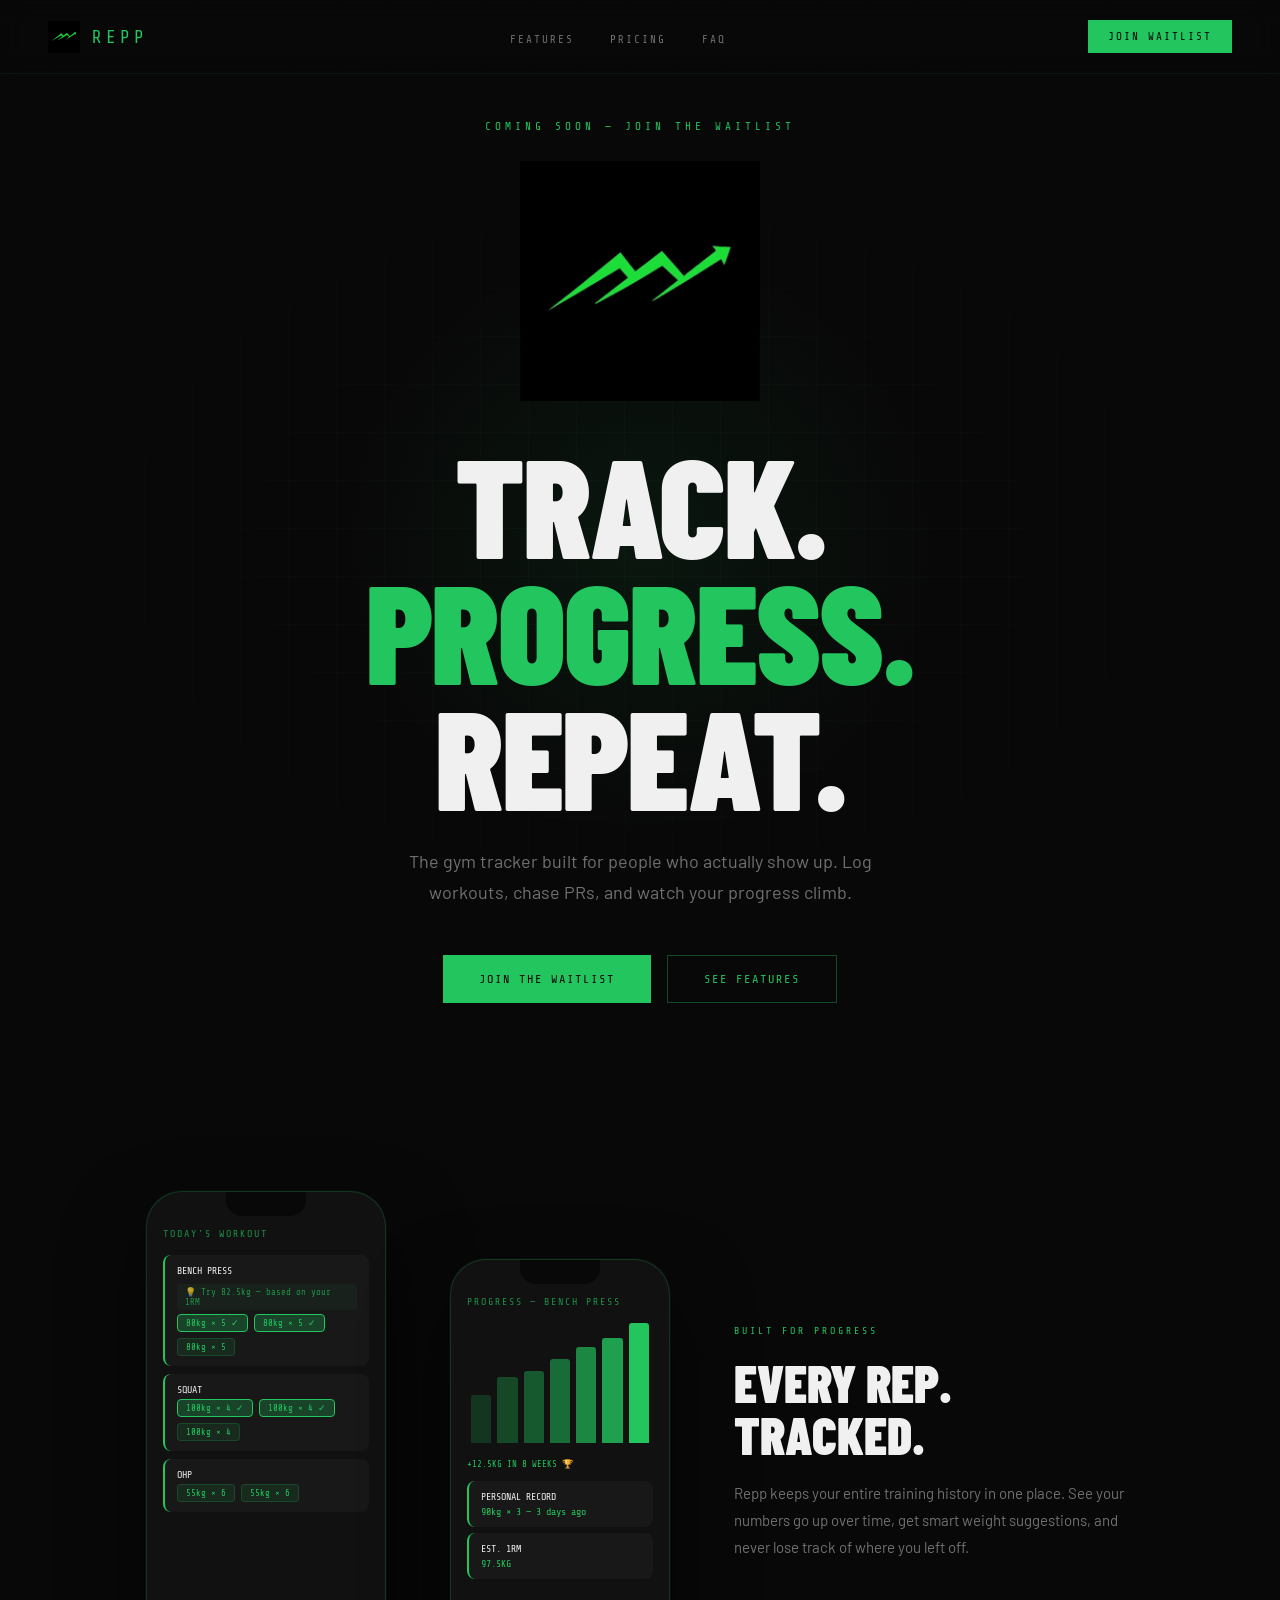
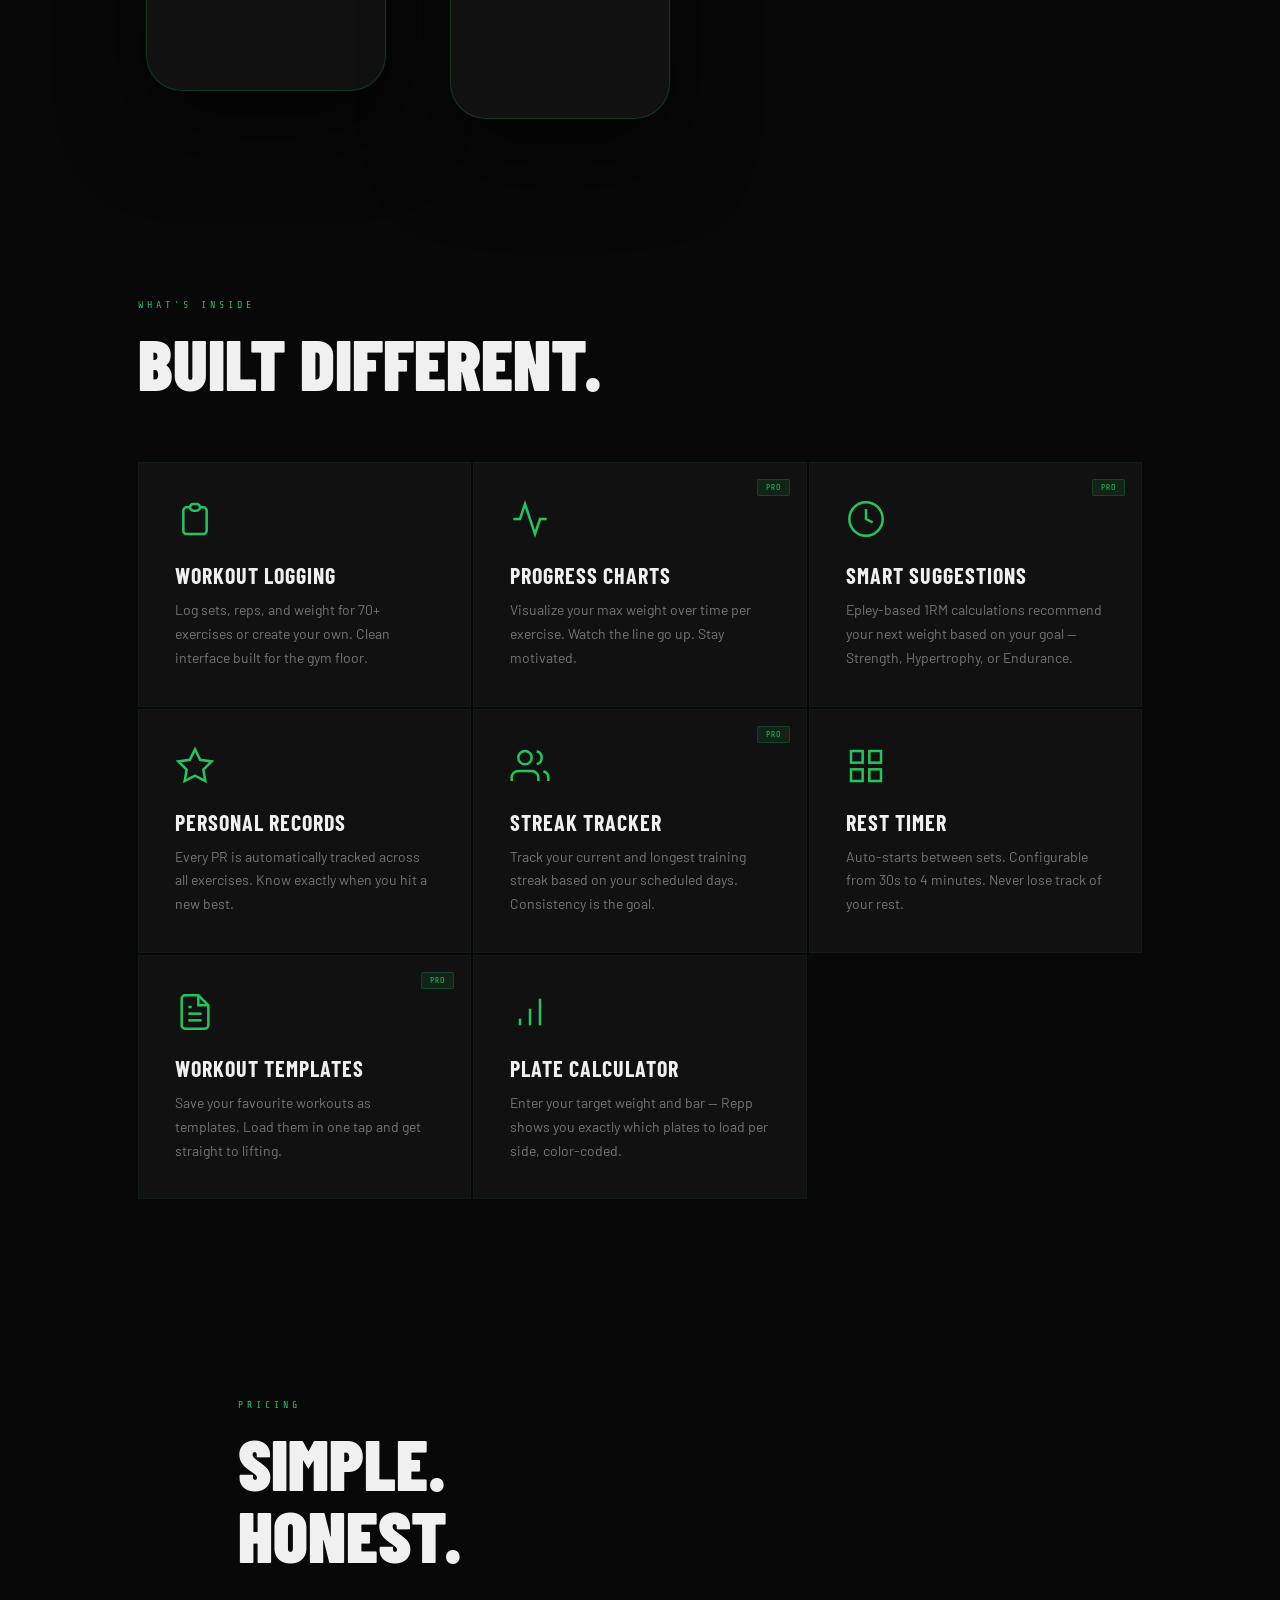
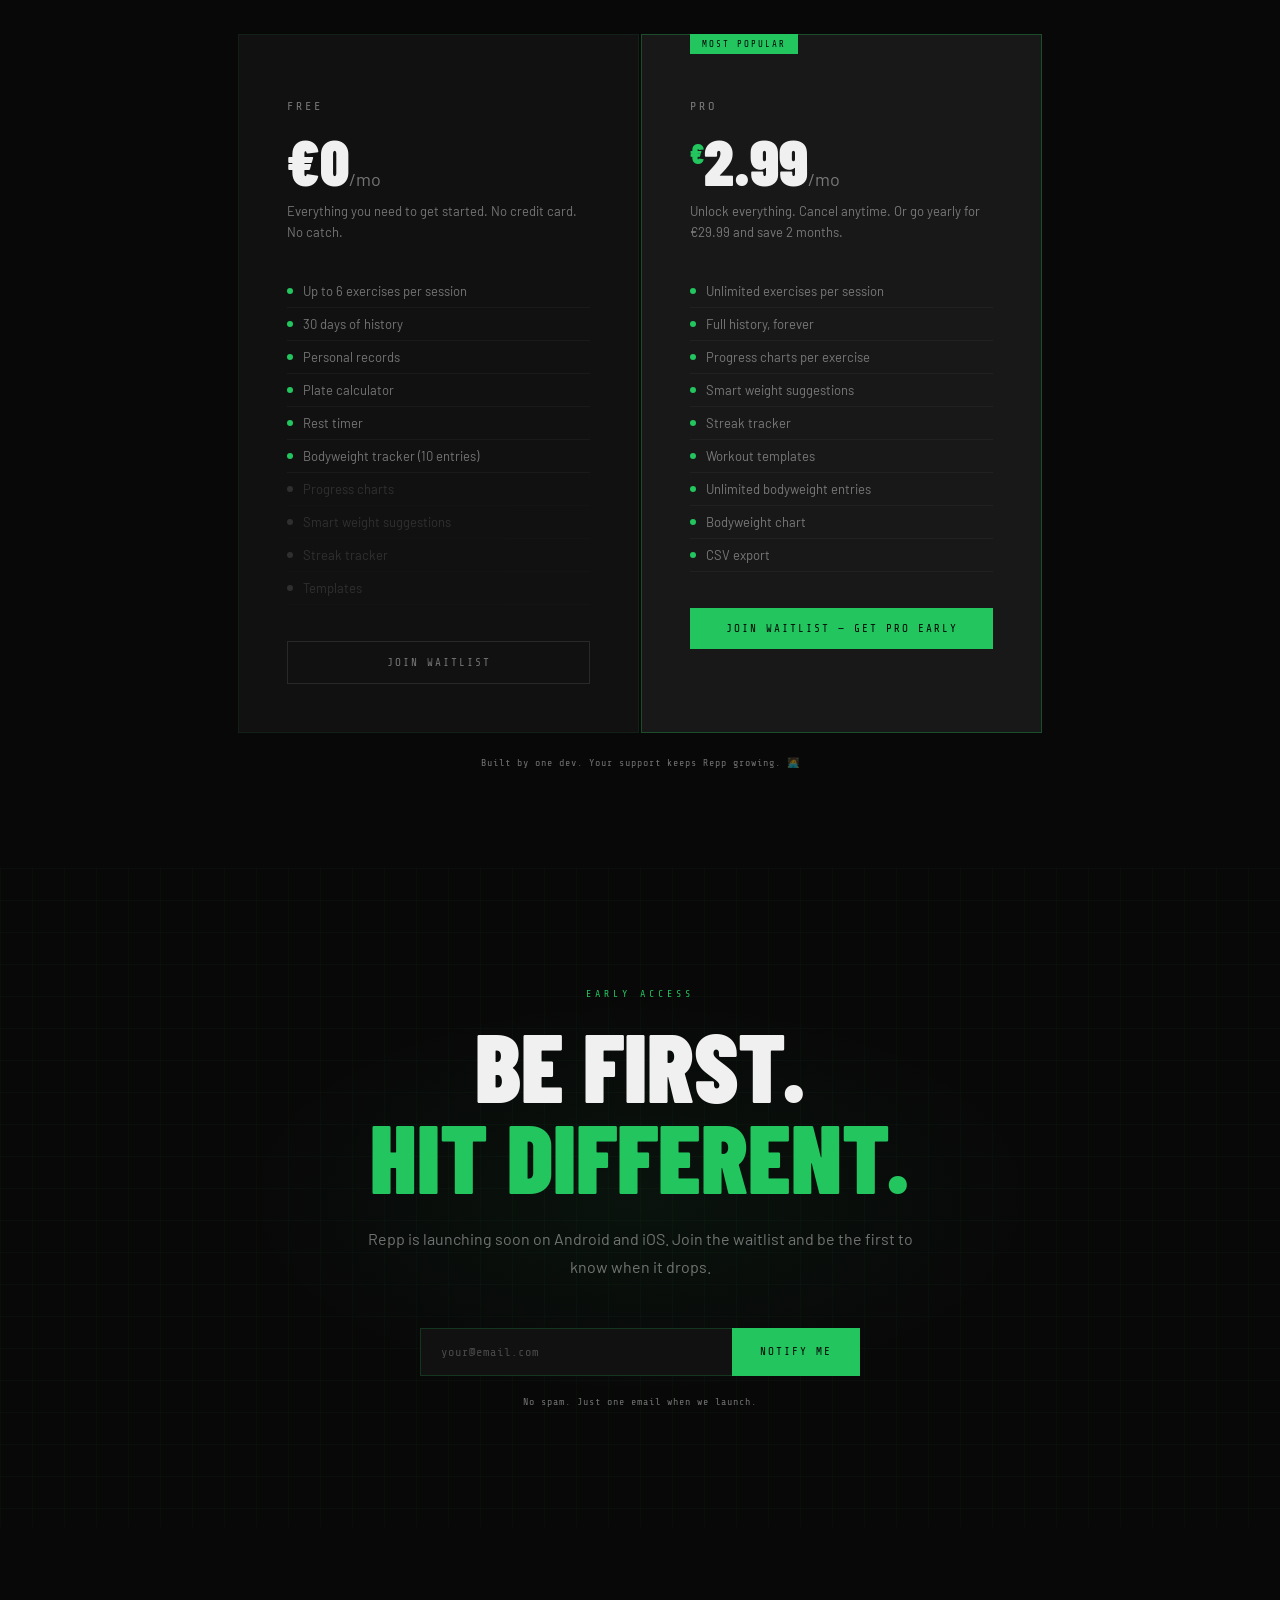
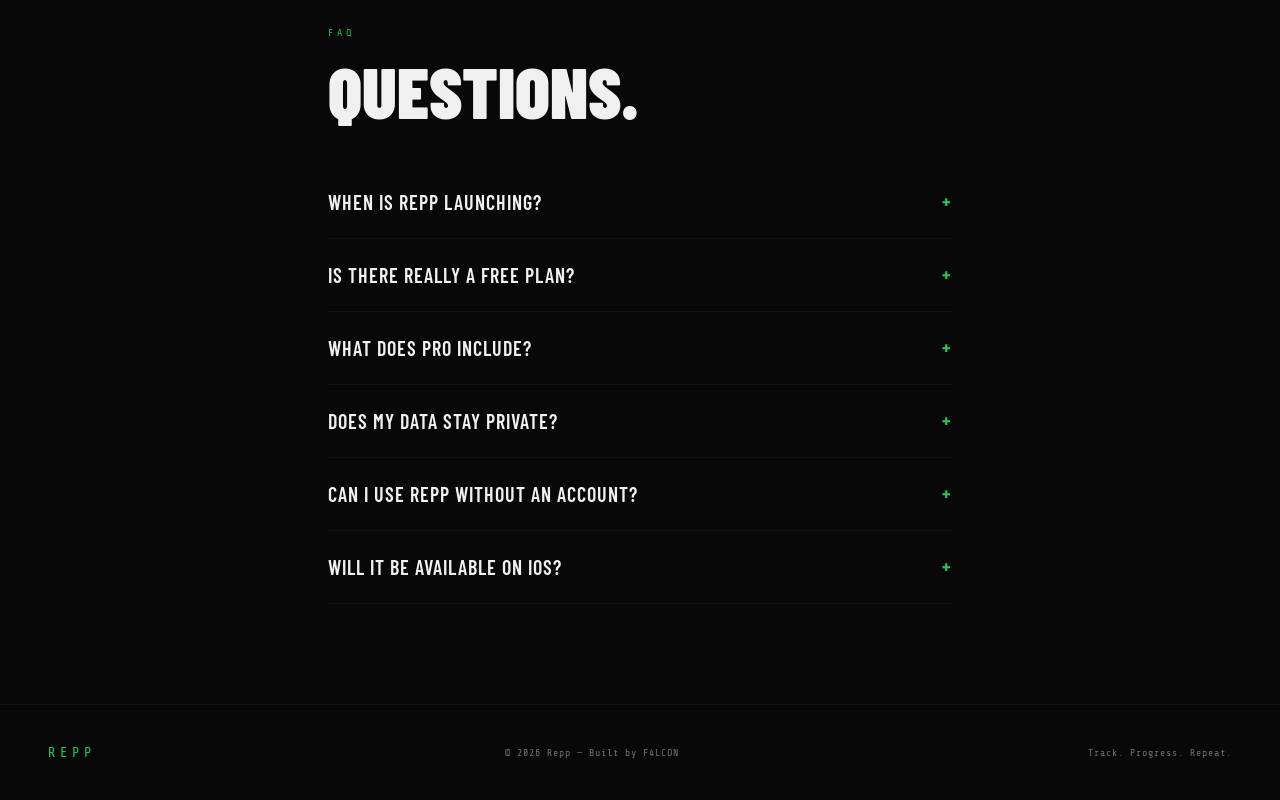
==== index.html @ cbd35ba7 "Rename repp.html to index.html" ====
<!DOCTYPE html>
<html lang="en">
<head>
<meta charset="UTF-8"/>
<meta name="viewport" content="width=device-width, initial-scale=1.0"/>
<title>Repp — Track. Progress. Repeat.</title>
<link href="https://fonts.googleapis.com/css2?family=Share+Tech+Mono&family=Barlow+Condensed:wght@400;600;700;900&family=Barlow:wght@400;500&display=swap" rel="stylesheet"/>
<link rel="stylesheet" href="styles.css">

</head>
<body>

<!-- NAV -->
<nav>
  <div class="nav-logo">
    <img src="[data-uri]" alt="Repp logo"/>
    <span class="nav-wordmark">REPP</span>
  </div>
  <ul class="nav-links">
    <li><a href="#features">Features</a></li>
    <li><a href="#pricing">Pricing</a></li>
    <li><a href="#faq">FAQ</a></li>
  </ul>
  <button class="nav-cta" onclick="document.getElementById('waitlist').scrollIntoView({behavior:'smooth'})">Join Waitlist</button>
</nav>

<!-- HERO -->
<section id="hero">
  <div class="hero-grid"></div>
  <div class="hero-glow"></div>
  <p class="hero-tag">Coming Soon — Join the Waitlist</p>
  <div class="hero-logo-mark">
    <img src="[data-uri]" alt="Repp logo"/>
  </div>
  <h1 class="hero-title">Track.<br/><span>Progress.</span><br/>Repeat.</h1>
  <p class="hero-sub">The gym tracker built for people who actually show up. Log workouts, chase PRs, and watch your progress climb.</p>
  <div class="hero-actions">
    <button class="btn-primary" onclick="document.getElementById('waitlist').scrollIntoView({behavior:'smooth'})">Join the Waitlist</button>
    <button class="btn-ghost" onclick="document.getElementById('features').scrollIntoView({behavior:'smooth'})">See Features</button>
  </div>
</section>

<!-- APP PREVIEW -->
<section id="preview">
  <div class="phone-wrap">
    <div class="phone">
      <div class="phone-notch"></div>
      <div class="phone-screen">
        <div class="phone-header">TODAY'S WORKOUT</div>
        <div class="exercise-row">
          <div class="ex-name">BENCH PRESS</div>
          <div class="suggest-chip">&#128161; Try 82.5kg — based on your 1RM</div>
          <div class="set-row">
            <div class="set-chip done">80kg &times; 5 &#10003;</div>
            <div class="set-chip done">80kg &times; 5 &#10003;</div>
            <div class="set-chip">80kg &times; 5</div>
          </div>
        </div>
        <div class="exercise-row">
          <div class="ex-name">SQUAT</div>
          <div class="set-row">
            <div class="set-chip done">100kg &times; 4 &#10003;</div>
            <div class="set-chip done">100kg &times; 4 &#10003;</div>
            <div class="set-chip">100kg &times; 4</div>
          </div>
        </div>
        <div class="exercise-row">
          <div class="ex-name">OHP</div>
          <div class="set-row">
            <div class="set-chip">55kg &times; 6</div>
            <div class="set-chip">55kg &times; 6</div>
          </div>
        </div>
        </div>
      </div>
    </div>
  </div>

  <div class="phone-wrap" style="margin-top:48px">
    <div class="phone phone2">
      <div class="phone-notch"></div>
      <div class="phone-screen">
        <div class="phone-header">PROGRESS — BENCH PRESS</div>
        <div style="display:flex;align-items:flex-end;gap:6px;height:120px;margin:16px 0;padding:0 4px;">
          <div style="flex:1;background:rgba(34,197,94,0.2);height:40%;border-radius:3px 3px 0 0;"></div>
          <div style="flex:1;background:rgba(34,197,94,0.3);height:55%;border-radius:3px 3px 0 0;"></div>
          <div style="flex:1;background:rgba(34,197,94,0.4);height:60%;border-radius:3px 3px 0 0;"></div>
          <div style="flex:1;background:rgba(34,197,94,0.5);height:70%;border-radius:3px 3px 0 0;"></div>
          <div style="flex:1;background:rgba(34,197,94,0.65);height:80%;border-radius:3px 3px 0 0;"></div>
          <div style="flex:1;background:rgba(34,197,94,0.8);height:88%;border-radius:3px 3px 0 0;"></div>
          <div style="flex:1;background:#22c55e;height:100%;border-radius:3px 3px 0 0;"></div>
        </div>
        <div style="font-family:var(--mono);font-size:9px;color:var(--green);margin-bottom:12px;">+12.5KG IN 8 WEEKS &#127942;</div>
        <div class="exercise-row" style="margin-bottom:6px">
          <div class="ex-name">PERSONAL RECORD</div>
          <div style="font-family:var(--mono);font-size:10px;color:var(--green);margin-top:4px;">90kg &times; 3 — 3 days ago</div>
        </div>
        <div class="exercise-row">
          <div class="ex-name">EST. 1RM</div>
          <div style="font-family:var(--mono);font-size:10px;color:var(--green);margin-top:4px;">97.5KG</div>
        </div>
      </div>
    </div>
  </div>

  <div class="preview-copy reveal">
    <p class="label">Built for Progress</p>
    <h2>Every rep.<br/>Tracked.</h2>
    <p>Repp keeps your entire training history in one place. See your numbers go up over time, get smart weight suggestions, and never lose track of where you left off.</p>
  </div>
</section>

<!-- FEATURES -->
<section id="features">
  <p class="section-label reveal">What's Inside</p>
  <h2 class="section-title reveal">Built Different.</h2>
  <div class="features-grid">
    <div class="feature-card reveal">
      <svg class="feature-icon" viewBox="0 0 24 24" fill="none" stroke="currentColor" stroke-width="1.5"><path d="M9 5H7a2 2 0 00-2 2v12a2 2 0 002 2h10a2 2 0 002-2V7a2 2 0 00-2-2h-2M9 5a2 2 0 002 2h2a2 2 0 002-2M9 5a2 2 0 012-2h2a2 2 0 012 2"/></svg>
      <h3>Workout Logging</h3>
      <p>Log sets, reps, and weight for 70+ exercises or create your own. Clean interface built for the gym floor.</p>
    </div>
    <div class="feature-card reveal">
      <div class="feature-pro">PRO</div>
      <svg class="feature-icon" viewBox="0 0 24 24" fill="none" stroke="currentColor" stroke-width="1.5"><polyline points="22 12 18 12 15 21 9 3 6 12 2 12"/></svg>
      <h3>Progress Charts</h3>
      <p>Visualize your max weight over time per exercise. Watch the line go up. Stay motivated.</p>
    </div>
    <div class="feature-card reveal">
      <div class="feature-pro">PRO</div>
      <svg class="feature-icon" viewBox="0 0 24 24" fill="none" stroke="currentColor" stroke-width="1.5"><circle cx="12" cy="12" r="10"/><polyline points="12 6 12 12 16 14"/></svg>
      <h3>Smart Suggestions</h3>
      <p>Epley-based 1RM calculations recommend your next weight based on your goal — Strength, Hypertrophy, or Endurance.</p>
    </div>
    <div class="feature-card reveal">
      <svg class="feature-icon" viewBox="0 0 24 24" fill="none" stroke="currentColor" stroke-width="1.5"><polygon points="12 2 15.09 8.26 22 9.27 17 14.14 18.18 21.02 12 17.77 5.82 21.02 7 14.14 2 9.27 8.91 8.26 12 2"/></svg>
      <h3>Personal Records</h3>
      <p>Every PR is automatically tracked across all exercises. Know exactly when you hit a new best.</p>
    </div>
    <div class="feature-card reveal">
      <div class="feature-pro">PRO</div>
      <svg class="feature-icon" viewBox="0 0 24 24" fill="none" stroke="currentColor" stroke-width="1.5"><path d="M17 21v-2a4 4 0 00-4-4H5a4 4 0 00-4 4v2"/><circle cx="9" cy="7" r="4"/><path d="M23 21v-2a4 4 0 00-3-3.87M16 3.13a4 4 0 010 7.75"/></svg>
      <h3>Streak Tracker</h3>
      <p>Track your current and longest training streak based on your scheduled days. Consistency is the goal.</p>
    </div>
    <div class="feature-card reveal">
      <svg class="feature-icon" viewBox="0 0 24 24" fill="none" stroke="currentColor" stroke-width="1.5"><rect x="3" y="3" width="7" height="7"/><rect x="14" y="3" width="7" height="7"/><rect x="14" y="14" width="7" height="7"/><rect x="3" y="14" width="7" height="7"/></svg>
      <h3>Rest Timer</h3>
      <p>Auto-starts between sets. Configurable from 30s to 4 minutes. Never lose track of your rest.</p>
    </div>
    <div class="feature-card reveal">
      <div class="feature-pro">PRO</div>
      <svg class="feature-icon" viewBox="0 0 24 24" fill="none" stroke="currentColor" stroke-width="1.5"><path d="M14 2H6a2 2 0 00-2 2v16a2 2 0 002 2h12a2 2 0 002-2V8z"/><polyline points="14 2 14 8 20 8"/><line x1="16" y1="13" x2="8" y2="13"/><line x1="16" y1="17" x2="8" y2="17"/><polyline points="10 9 9 9 8 9"/></svg>
      <h3>Workout Templates</h3>
      <p>Save your favourite workouts as templates. Load them in one tap and get straight to lifting.</p>
    </div>
    <div class="feature-card reveal">
      <svg class="feature-icon" viewBox="0 0 24 24" fill="none" stroke="currentColor" stroke-width="1.5"><line x1="12" y1="20" x2="12" y2="10"/><line x1="18" y1="20" x2="18" y2="4"/><line x1="6" y1="20" x2="6" y2="16"/></svg>
      <h3>Plate Calculator</h3>
      <p>Enter your target weight and bar — Repp shows you exactly which plates to load per side, color-coded.</p>
    </div>
  </div>
</section>

<!-- PRICING -->
<section id="pricing">
  <p class="section-label reveal">Pricing</p>
  <h2 class="section-title reveal">Simple.<br/>Honest.</h2>
  <div class="pricing-grid reveal">
    <div class="plan">
      <p class="plan-name">Free</p>
      <div class="plan-price">&#8364;0<span>/mo</span></div>
      <p class="plan-desc">Everything you need to get started. No credit card. No catch.</p>
      <ul class="plan-features">
        <li>Up to 6 exercises per session</li>
        <li>30 days of history</li>
        <li>Personal records</li>
        <li>Plate calculator</li>
        <li>Rest timer</li>
        <li>Bodyweight tracker (10 entries)</li>
        <li class="locked">Progress charts</li>
        <li class="locked">Smart weight suggestions</li>
        <li class="locked">Streak tracker</li>
        <li class="locked">Templates</li>
      </ul>
      <button class="plan-btn outline" onclick="document.getElementById('waitlist').scrollIntoView({behavior:'smooth'})">Join Waitlist</button>
    </div>
    <div class="plan featured">
      <div class="plan-badge">Most Popular</div>
      <p class="plan-name">Pro</p>
      <div class="plan-price"><sup>&#8364;</sup>2.99<span>/mo</span></div>
      <p class="plan-desc">Unlock everything. Cancel anytime. Or go yearly for &#8364;29.99 and save 2 months.</p>
      <ul class="plan-features">
        <li>Unlimited exercises per session</li>
        <li>Full history, forever</li>
        <li>Progress charts per exercise</li>
        <li>Smart weight suggestions</li>
        <li>Streak tracker</li>
        <li>Workout templates</li>
        <li>Unlimited bodyweight entries</li>
        <li>Bodyweight chart</li>
        <li>CSV export</li>
      </ul>
      <button class="plan-btn solid" onclick="document.getElementById('waitlist').scrollIntoView({behavior:'smooth'})">Join Waitlist — Get Pro Early</button>
    </div>
  </div>
  <p class="pricing-note reveal">Built by one dev. Your support keeps Repp growing. &#129489;&#8205;&#128187;</p>
</section>

<!-- WAITLIST -->
<section id="waitlist">
  <div class="waitlist-glow"></div>
  <div class="waitlist-inner">
    <p class="section-label" style="margin-bottom:20px">Early Access</p>
    <h2 class="waitlist-title">Be First.<br/><span>Hit Different.</span></h2>
    <p class="waitlist-sub">Repp is launching soon on Android and iOS. Join the waitlist and be the first to know when it drops.</p>
    <div class="waitlist-form">
      <input class="waitlist-input" type="email" id="wl-email" placeholder="your@email.com"/>
      <button class="waitlist-submit" onclick="handleWaitlist()">Notify Me</button>
    </div>
    <div id="waitlist-success">&#10003; You're on the list. We'll be in touch.</div>
    <p class="waitlist-note">No spam. Just one email when we launch.</p>
  </div>
</section>

<!-- FAQ -->
<section id="faq">
  <p class="section-label reveal">FAQ</p>
  <h2 class="section-title reveal" style="margin-bottom:40px">Questions.</h2>
  <div class="faq-item">
    <button class="faq-q" onclick="toggleFaq(this)">When is Repp launching? <span>+</span></button>
    <div class="faq-a"><p>We're putting the finishing touches on Repp right now. Join the waitlist and you'll be the first to know the moment it's live on Android and iOS.</p></div>
  </div>
  <div class="faq-item">
    <button class="faq-q" onclick="toggleFaq(this)">Is there really a free plan? <span>+</span></button>
    <div class="faq-a"><p>Yes, completely free. You get 6 exercises per session, 30 days of history, personal records, the plate calculator, and the rest timer — no credit card required.</p></div>
  </div>
  <div class="faq-item">
    <button class="faq-q" onclick="toggleFaq(this)">What does Pro include? <span>+</span></button>
    <div class="faq-a"><p>Pro unlocks unlimited exercises per session, your full workout history, progress charts, smart weight suggestions, streak tracking, templates, unlimited bodyweight logging, and CSV export. &#8364;2.99/mo or &#8364;29.99/yr.</p></div>
  </div>
  <div class="faq-item">
    <button class="faq-q" onclick="toggleFaq(this)">Does my data stay private? <span>+</span></button>
    <div class="faq-a"><p>Your workout data is stored locally on your device and synced to your account. We don't sell your data or show you ads.</p></div>
  </div>
  <div class="faq-item">
    <button class="faq-q" onclick="toggleFaq(this)">Can I use Repp without an account? <span>+</span></button>
    <div class="faq-a"><p>Yes. Repp has a guest mode — just tap "Continue as Guest" and start logging immediately. Your data is saved locally to your device.</p></div>
  </div>
  <div class="faq-item">
    <button class="faq-q" onclick="toggleFaq(this)">Will it be available on iOS? <span>+</span></button>
    <div class="faq-a"><p>Yes, Repp is built with Expo (React Native) so it'll be available on both Android and iOS at launch.</p></div>
  </div>
</section>

<!-- FOOTER -->
<footer>
  <span class="footer-logo">REPP</span>
  <span class="footer-note">&#169; 2026 Repp — Built by F4LCON</span>
  <span class="footer-note">Track. Progress. Repeat.</span>
</footer>

<script src="script.js"></script>
</body>
</html>
---- styles.css ----
:root {
  --green: #22c55e;
  --green-dark: #1a9e47;
  --black: #080808;
  --surface: #111111;
  --surface2: #181818;
  --text: #f0f0f0;
  --muted: rgba(240,240,240,0.45);
  --mono: 'Share Tech Mono', monospace;
  --cond: 'Barlow Condensed', sans-serif;
  --body: 'Barlow', sans-serif;
}

*, *::before, *::after { box-sizing: border-box; margin: 0; padding: 0; }
html { scroll-behavior: smooth; }
body { background: var(--black); color: var(--text); font-family: var(--body); overflow-x: hidden; }

/* NAV */
nav {
  position: fixed; top: 0; left: 0; right: 0; z-index: 100;
  padding: 20px 48px; display: flex; align-items: center; justify-content: space-between;
  border-bottom: 1px solid rgba(34,197,94,0.08);
  background: rgba(8,8,8,0.88); backdrop-filter: blur(12px);
}
.nav-logo { display: flex; align-items: center; gap: 12px; }
.nav-logo img { height: 32px; width: auto; }
.nav-wordmark { font-family: var(--mono); font-size: 18px; letter-spacing: 4px; color: var(--green); }
.nav-links { display: flex; gap: 36px; list-style: none; }
.nav-links a { font-family: var(--mono); font-size: 11px; letter-spacing: 2px; color: var(--muted); text-decoration: none; text-transform: uppercase; transition: color 0.2s; }
.nav-links a:hover { color: var(--green); }
.nav-cta { font-family: var(--mono); font-size: 11px; letter-spacing: 2px; color: var(--black); background: var(--green); border: none; padding: 10px 20px; cursor: pointer; text-transform: uppercase; transition: background 0.2s; }
.nav-cta:hover { background: var(--green-dark); }

/* HERO */
#hero {
  min-height: 100vh; display: flex; flex-direction: column;
  align-items: center; justify-content: center;
  padding: 120px 48px 80px; position: relative; overflow: hidden; text-align: center;
}
.hero-grid {
  position: absolute; inset: 0;
  background-image: linear-gradient(rgba(34,197,94,0.04) 1px, transparent 1px), linear-gradient(90deg, rgba(34,197,94,0.04) 1px, transparent 1px);
  background-size: 48px 48px;
  mask-image: radial-gradient(ellipse 80% 60% at 50% 50%, black, transparent);
}
.hero-glow {
  position: absolute; width: 600px; height: 600px; border-radius: 50%;
  background: radial-gradient(circle, rgba(34,197,94,0.08) 0%, transparent 70%);
  top: 50%; left: 50%; transform: translate(-50%, -50%); pointer-events: none;
}
.hero-tag { font-family: var(--mono); font-size: 11px; letter-spacing: 4px; color: var(--green); text-transform: uppercase; margin-bottom: 28px; opacity: 0; animation: fadeUp 0.8s 0.1s forwards; }
.hero-logo-mark { margin: 0 auto 36px; width: 240px; opacity: 0; animation: fadeUp 0.8s 0.2s forwards; }
.hero-logo-mark img { width: 100%; }
.hero-title { font-family: var(--cond); font-size: clamp(72px, 12vw, 140px); font-weight: 900; line-height: 0.9; letter-spacing: -2px; text-transform: uppercase; margin-bottom: 28px; opacity: 0; animation: fadeUp 0.8s 0.3s forwards; }
.hero-title span { color: var(--green); }
.hero-sub { font-size: 18px; color: var(--muted); max-width: 480px; line-height: 1.7; margin: 0 auto 48px; opacity: 0; animation: fadeUp 0.8s 0.4s forwards; }
.hero-actions { display: flex; gap: 16px; justify-content: center; flex-wrap: wrap; opacity: 0; animation: fadeUp 0.8s 0.5s forwards; }
.btn-primary { font-family: var(--mono); font-size: 12px; letter-spacing: 2px; text-transform: uppercase; background: var(--green); color: var(--black); border: none; padding: 16px 36px; cursor: pointer; transition: background 0.2s, transform 0.15s; }
.btn-primary:hover { background: var(--green-dark); transform: translateY(-2px); }
.btn-ghost { font-family: var(--mono); font-size: 12px; letter-spacing: 2px; text-transform: uppercase; background: transparent; color: var(--green); border: 1px solid rgba(34,197,94,0.35); padding: 16px 36px; cursor: pointer; transition: border-color 0.2s, transform 0.15s; }
.btn-ghost:hover { border-color: var(--green); transform: translateY(-2px); }

/* PREVIEW */
#preview { padding: 80px 48px; display: flex; align-items: center; justify-content: center; gap: 64px; max-width: 1100px; margin: 0 auto; flex-wrap: wrap; }
.phone-wrap { position: relative; flex-shrink: 0; }
.phone { width: 240px; height: 500px; background: var(--surface); border-radius: 36px; border: 1.5px solid rgba(34,197,94,0.2); overflow: hidden; position: relative; box-shadow: 0 40px 80px rgba(0,0,0,0.6), 0 0 0 1px rgba(34,197,94,0.05); }
.phone-notch { width: 80px; height: 24px; background: var(--black); border-radius: 0 0 16px 16px; margin: 0 auto; position: relative; z-index: 2; }
.phone-screen { padding: 12px 16px; height: calc(100% - 24px); overflow: hidden; }
.phone-header { font-family: var(--mono); font-size: 10px; color: var(--green); letter-spacing: 2px; margin-bottom: 16px; opacity: 0.7; }
.exercise-row { background: var(--surface2); border-radius: 8px; padding: 10px 12px; margin-bottom: 8px; border-left: 2px solid var(--green); }
.ex-name { font-family: var(--mono); font-size: 10px; color: var(--text); margin-bottom: 4px; }
.set-row { display: flex; gap: 6px; margin-top: 4px; flex-wrap: wrap; }
.set-chip { font-family: var(--mono); font-size: 9px; padding: 3px 8px; border-radius: 4px; background: rgba(34,197,94,0.1); color: var(--green); border: 1px solid rgba(34,197,94,0.2); }
.set-chip.done { background: rgba(34,197,94,0.25); border-color: var(--green); }
.suggest-chip { display: inline-block; font-family: var(--mono); font-size: 9px; padding: 3px 8px; background: rgba(34,197,94,0.08); color: var(--green); border-radius: 4px; margin-top: 4px; opacity: 0.7; }
.phone-badge { position: absolute; bottom: -16px; right: -20px; background: var(--green); color: var(--black); font-family: var(--mono); font-size: 9px; letter-spacing: 1px; padding: 8px 14px; border-radius: 4px; white-space: nowrap; }
.phone2 { width: 220px; height: 460px; margin-top: 48px; }
.preview-copy { max-width: 400px; }
.preview-copy .label { font-family: var(--mono); font-size: 10px; letter-spacing: 3px; color: var(--green); text-transform: uppercase; margin-bottom: 16px; }
.preview-copy h2 { font-family: var(--cond); font-size: 52px; font-weight: 900; line-height: 1; text-transform: uppercase; margin-bottom: 20px; }
.preview-copy p { color: var(--muted); line-height: 1.8; font-size: 15px; }

/* FEATURES */
#features { padding: 100px 48px; max-width: 1100px; margin: 0 auto; }
.section-label { font-family: var(--mono); font-size: 10px; letter-spacing: 4px; color: var(--green); text-transform: uppercase; margin-bottom: 16px; }
.section-title { font-family: var(--cond); font-size: clamp(42px, 6vw, 72px); font-weight: 900; text-transform: uppercase; line-height: 1; margin-bottom: 64px; }
.features-grid { display: grid; grid-template-columns: repeat(auto-fit, minmax(280px, 1fr)); gap: 2px; }
.feature-card { background: var(--surface); padding: 36px; position: relative; border: 1px solid rgba(34,197,94,0.06); transition: border-color 0.3s, background 0.3s; overflow: hidden; }
.feature-card::before { content: ''; position: absolute; top: 0; left: 0; width: 100%; height: 2px; background: var(--green); transform: scaleX(0); transform-origin: left; transition: transform 0.3s; }
.feature-card:hover { background: var(--surface2); border-color: rgba(34,197,94,0.15); }
.feature-card:hover::before { transform: scaleX(1); }
.feature-icon { width: 40px; height: 40px; margin-bottom: 20px; color: var(--green); }
.feature-pro { position: absolute; top: 16px; right: 16px; font-family: var(--mono); font-size: 8px; letter-spacing: 1px; color: var(--green); background: rgba(34,197,94,0.1); border: 1px solid rgba(34,197,94,0.2); padding: 3px 8px; border-radius: 2px; }
.feature-card h3 { font-family: var(--cond); font-size: 22px; font-weight: 700; text-transform: uppercase; letter-spacing: 1px; margin-bottom: 10px; }
.feature-card p { font-size: 14px; color: var(--muted); line-height: 1.7; }

/* PRICING */
#pricing { padding: 100px 48px; max-width: 900px; margin: 0 auto; }
.pricing-grid { display: grid; grid-template-columns: 1fr 1fr; gap: 2px; margin-top: 64px; }
.plan { background: var(--surface); padding: 48px; border: 1px solid rgba(34,197,94,0.08); position: relative; }
.plan.featured { background: var(--surface2); border-color: rgba(34,197,94,0.3); }
.plan-badge { position: absolute; top: -1px; left: 48px; background: var(--green); color: var(--black); font-family: var(--mono); font-size: 9px; letter-spacing: 2px; padding: 5px 12px; text-transform: uppercase; }
.plan-name { font-family: var(--mono); font-size: 12px; letter-spacing: 3px; color: var(--muted); text-transform: uppercase; margin-bottom: 16px; margin-top: 16px; }
.plan-price { font-family: var(--cond); font-size: 64px; font-weight: 900; line-height: 1; margin-bottom: 8px; }
.plan-price sup { font-size: 28px; vertical-align: super; color: var(--green); }
.plan-price span { font-size: 18px; color: var(--muted); font-family: var(--body); font-weight: 400; }
.plan-desc { font-size: 13px; color: var(--muted); margin-bottom: 32px; line-height: 1.6; }
.plan-features { list-style: none; margin-bottom: 36px; }
.plan-features li { font-size: 13px; color: var(--muted); padding: 8px 0; border-bottom: 1px solid rgba(255,255,255,0.04); display: flex; align-items: center; gap: 10px; }
.plan-features li::before { content: ''; width: 6px; height: 6px; border-radius: 50%; background: var(--green); flex-shrink: 0; }
.plan-features li.locked { opacity: 0.3; }
.plan-features li.locked::before { background: var(--muted); }
.plan-btn { width: 100%; font-family: var(--mono); font-size: 11px; letter-spacing: 2px; text-transform: uppercase; padding: 14px; cursor: pointer; border: none; transition: all 0.2s; }
.plan-btn.outline { background: transparent; color: var(--muted); border: 1px solid rgba(255,255,255,0.1); }
.plan-btn.outline:hover { border-color: var(--green); color: var(--green); }
.plan-btn.solid { background: var(--green); color: var(--black); }
.plan-btn.solid:hover { background: var(--green-dark); }
.pricing-note { font-family: var(--mono); font-size: 10px; color: var(--muted); text-align: center; margin-top: 24px; letter-spacing: 1px; }

/* WAITLIST */
#waitlist { padding: 120px 48px; text-align: center; position: relative; overflow: hidden; }
#waitlist::before { content: ''; position: absolute; inset: 0; background: linear-gradient(rgba(34,197,94,0.03) 1px, transparent 1px), linear-gradient(90deg, rgba(34,197,94,0.03) 1px, transparent 1px); background-size: 32px 32px; }
.waitlist-glow { position: absolute; width: 800px; height: 400px; background: radial-gradient(ellipse, rgba(34,197,94,0.06) 0%, transparent 70%); top: 50%; left: 50%; transform: translate(-50%, -50%); pointer-events: none; }
.waitlist-inner { position: relative; max-width: 560px; margin: 0 auto; }
.waitlist-title { font-family: var(--cond); font-size: clamp(48px, 8vw, 96px); font-weight: 900; text-transform: uppercase; line-height: 0.95; margin-bottom: 24px; }
.waitlist-title span { color: var(--green); }
.waitlist-sub { color: var(--muted); font-size: 16px; line-height: 1.7; margin-bottom: 48px; }
.waitlist-form { display: flex; max-width: 440px; margin: 0 auto 20px; }
.waitlist-input { flex: 1; background: var(--surface); border: 1px solid rgba(34,197,94,0.2); border-right: none; padding: 16px 20px; color: var(--text); font-family: var(--mono); font-size: 12px; letter-spacing: 1px; outline: none; transition: border-color 0.2s; }
.waitlist-input::placeholder { color: rgba(240,240,240,0.25); }
.waitlist-input:focus { border-color: var(--green); }
.waitlist-submit { background: var(--green); color: var(--black); border: none; padding: 16px 28px; font-family: var(--mono); font-size: 11px; letter-spacing: 2px; text-transform: uppercase; cursor: pointer; transition: background 0.2s; white-space: nowrap; }
.waitlist-submit:hover { background: var(--green-dark); }
.waitlist-note { font-family: var(--mono); font-size: 10px; color: var(--muted); letter-spacing: 1px; }
#waitlist-success { display: none; font-family: var(--mono); font-size: 13px; color: var(--green); letter-spacing: 2px; margin-top: 12px; }

/* FAQ */
#faq { padding: 100px 48px; max-width: 720px; margin: 0 auto; }
.faq-item { border-bottom: 1px solid rgba(34,197,94,0.08); }
.faq-q { width: 100%; background: none; border: none; color: var(--text); font-family: var(--cond); font-size: 20px; font-weight: 600; text-transform: uppercase; letter-spacing: 1px; text-align: left; padding: 24px 0; cursor: pointer; display: flex; justify-content: space-between; align-items: center; gap: 16px; }
.faq-q span { font-family: var(--mono); font-size: 18px; color: var(--green); transition: transform 0.3s; }
.faq-item.open .faq-q span { transform: rotate(45deg); }
.faq-a { max-height: 0; overflow: hidden; transition: max-height 0.4s ease; }
.faq-a p { font-size: 14px; color: var(--muted); line-height: 1.8; padding-bottom: 24px; }

/* FOOTER */
footer { border-top: 1px solid rgba(34,197,94,0.08); padding: 40px 48px; display: flex; align-items: center; justify-content: space-between; flex-wrap: wrap; gap: 16px; }
.footer-logo { font-family: var(--mono); font-size: 14px; letter-spacing: 4px; color: var(--green); }
.footer-note { font-family: var(--mono); font-size: 10px; color: var(--muted); letter-spacing: 1px; }

/* ANIMATIONS */
@keyframes fadeUp { from { opacity: 0; transform: translateY(24px); } to { opacity: 1; transform: translateY(0); } }
.reveal { opacity: 0; transform: translateY(32px); transition: opacity 0.7s, transform 0.7s; }
.reveal.visible { opacity: 1; transform: translateY(0); }

/* RESPONSIVE */
@media (max-width: 768px) {
  nav { padding: 16px 24px; }
  .nav-links { display: none; }
  #hero { padding: 100px 24px 60px; }
  #preview { padding: 60px 24px; flex-direction: column; align-items: center; }
  .phone2 { display: none; }
  #features { padding: 60px 24px; }
  #pricing { padding: 60px 24px; }
  .pricing-grid { grid-template-columns: 1fr; }
  #waitlist { padding: 80px 24px; }
  .waitlist-form { flex-direction: column; }
  .waitlist-input { border-right: 1px solid rgba(34,197,94,0.2); border-bottom: none; }
  #faq { padding: 60px 24px; }
  footer { padding: 32px 24px; }
}
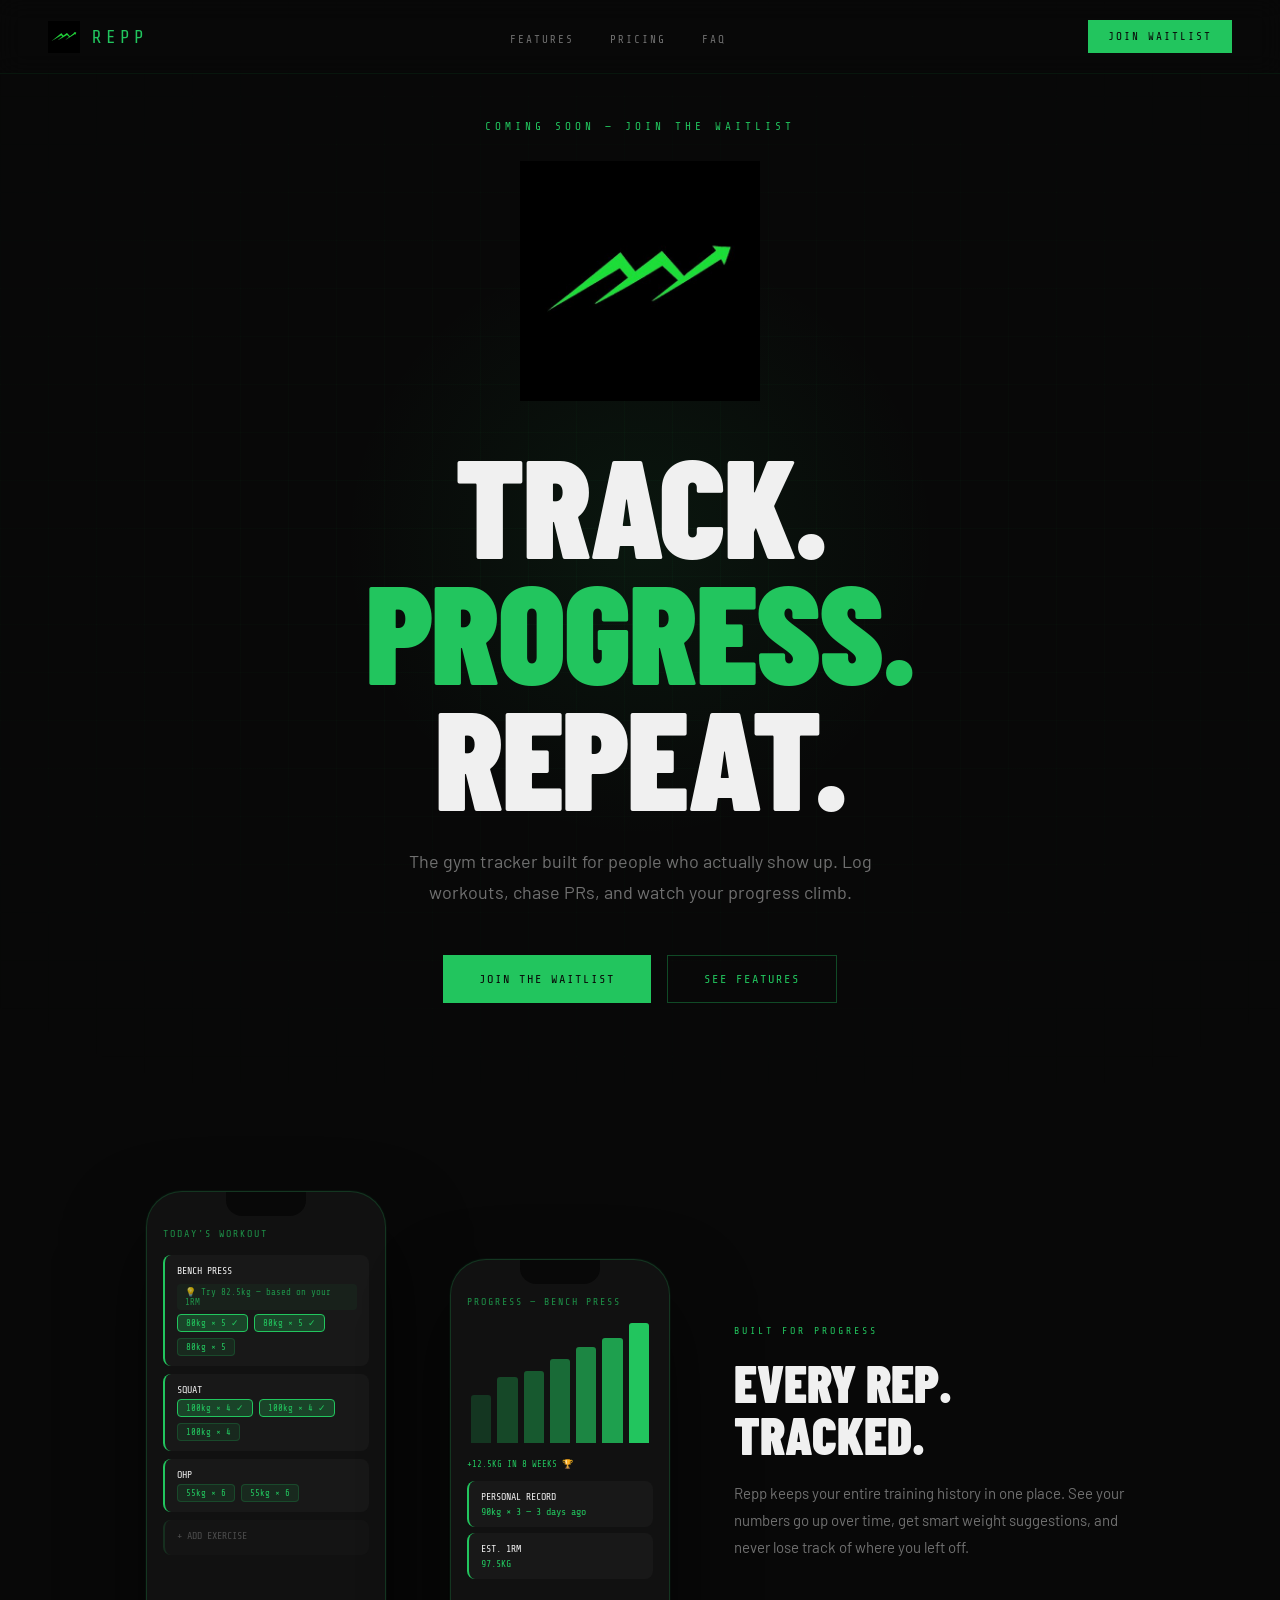
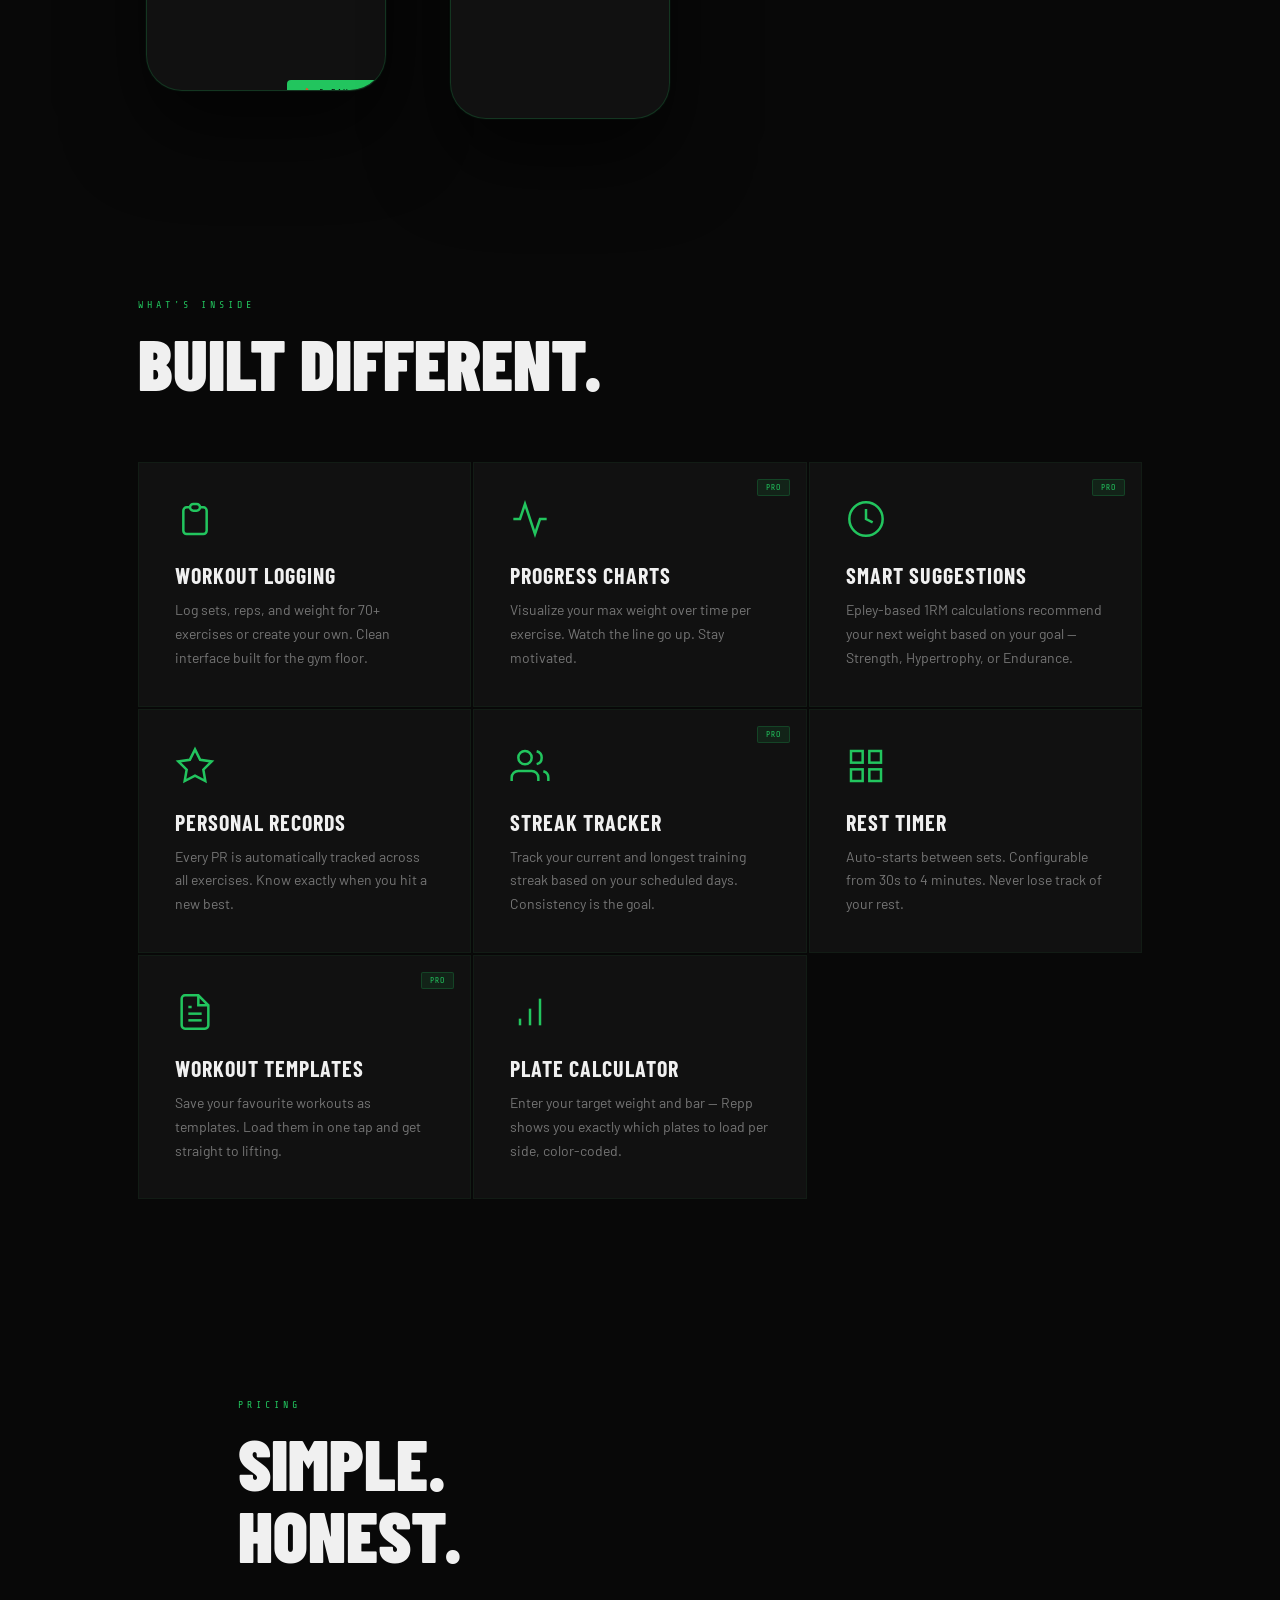
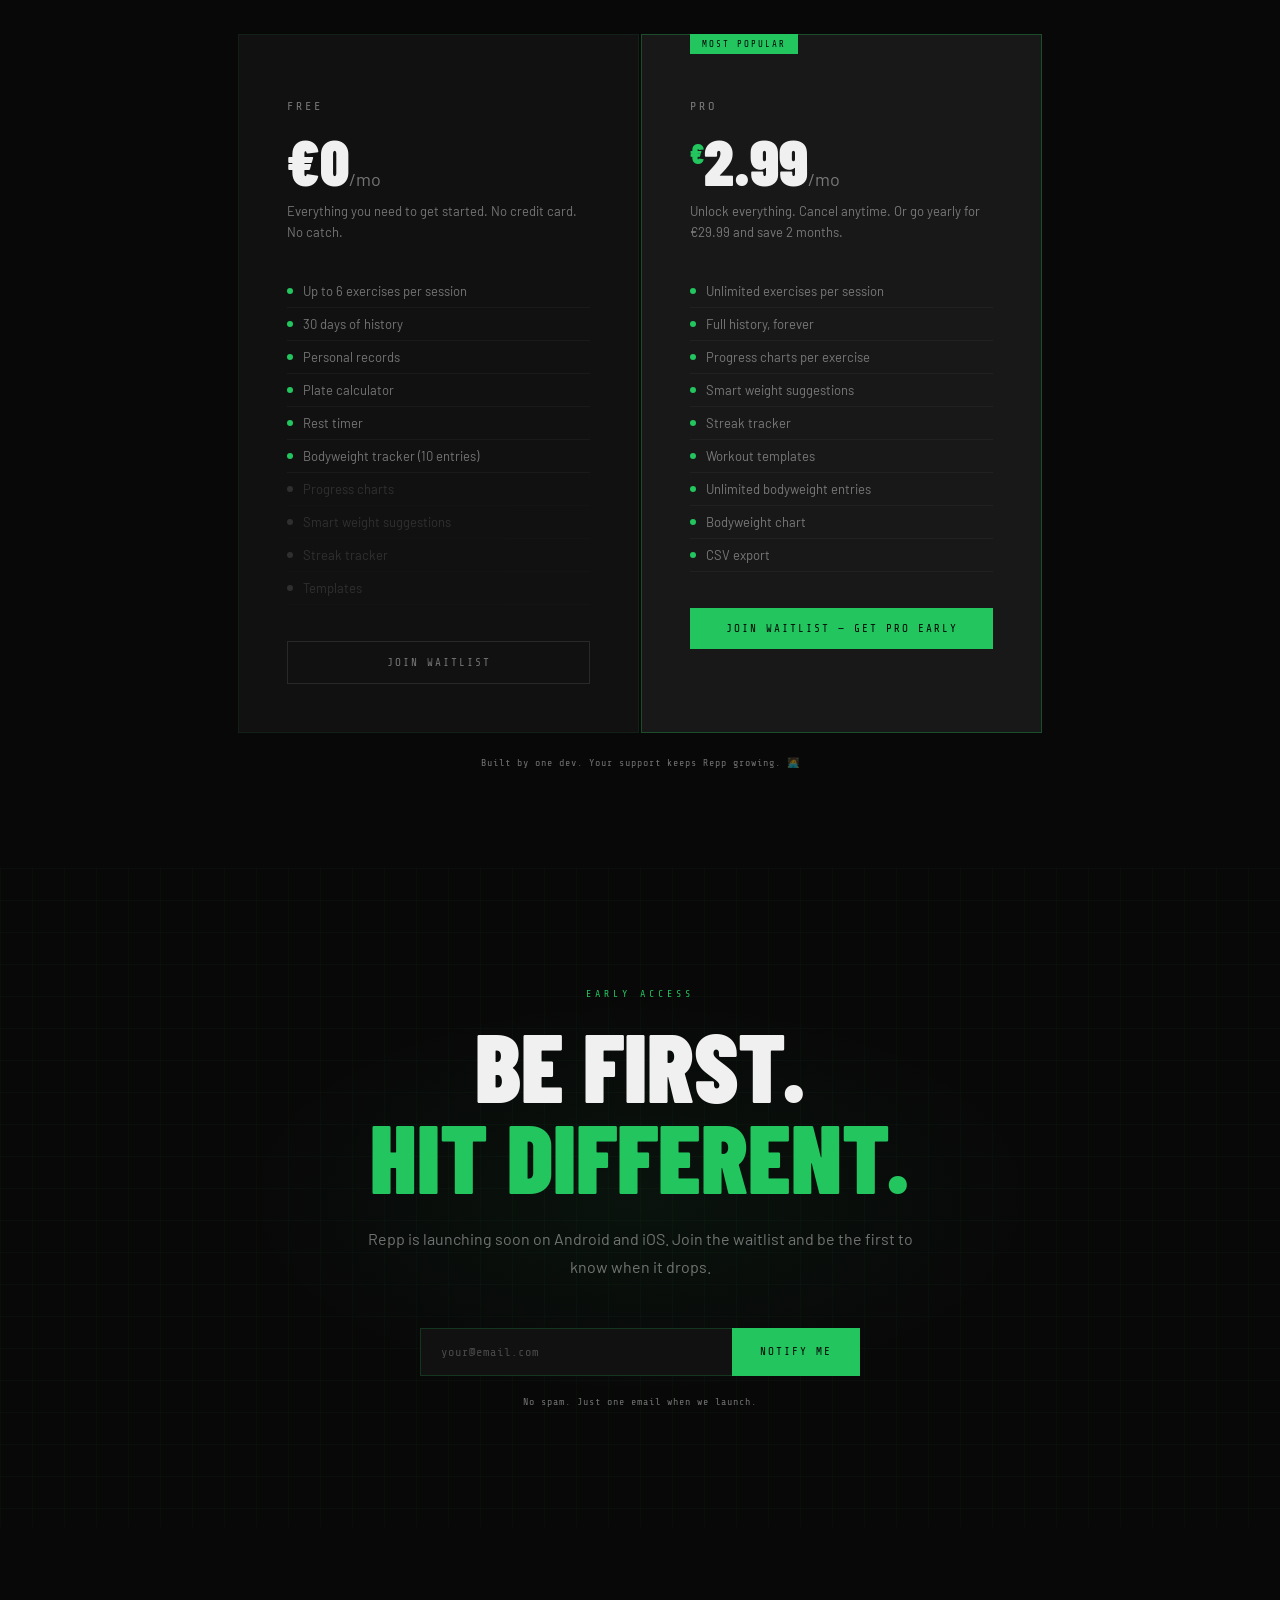
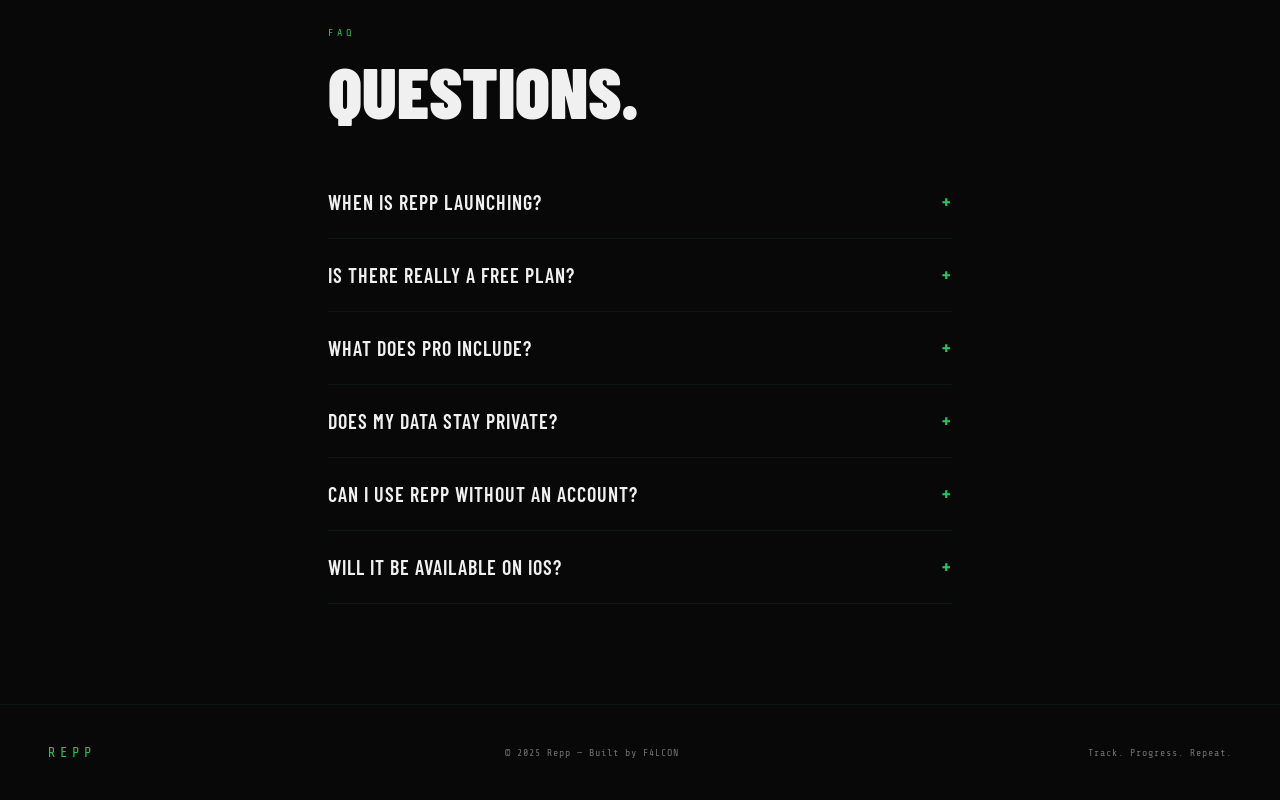
==== commit 566bc2e0: "Add files via upload" ====
--- a/index.html
+++ b/index.html
@@ -5,8 +5,179 @@
 <meta name="viewport" content="width=device-width, initial-scale=1.0"/>
 <title>Repp — Track. Progress. Repeat.</title>
 <link href="https://fonts.googleapis.com/css2?family=Share+Tech+Mono&family=Barlow+Condensed:wght@400;600;700;900&family=Barlow:wght@400;500&display=swap" rel="stylesheet"/>
-<link rel="stylesheet" href="styles.css">
-
+<style>
+:root {
+  --green: #22c55e;
+  --green-dark: #1a9e47;
+  --black: #080808;
+  --surface: #111111;
+  --surface2: #181818;
+  --text: #f0f0f0;
+  --muted: rgba(240,240,240,0.45);
+  --mono: 'Share Tech Mono', monospace;
+  --cond: 'Barlow Condensed', sans-serif;
+  --body: 'Barlow', sans-serif;
+}
+
+*, *::before, *::after { box-sizing: border-box; margin: 0; padding: 0; }
+html { scroll-behavior: smooth; }
+body { background: var(--black); color: var(--text); font-family: var(--body); overflow-x: hidden; }
+
+/* NAV */
+nav {
+  position: fixed; top: 0; left: 0; right: 0; z-index: 100;
+  padding: 20px 48px; display: flex; align-items: center; justify-content: space-between;
+  border-bottom: 1px solid rgba(34,197,94,0.08);
+  background: rgba(8,8,8,0.88); backdrop-filter: blur(12px);
+}
+.nav-logo { display: flex; align-items: center; gap: 12px; }
+.nav-logo img { height: 32px; width: auto; }
+.nav-wordmark { font-family: var(--mono); font-size: 18px; letter-spacing: 4px; color: var(--green); }
+.nav-links { display: flex; gap: 36px; list-style: none; }
+.nav-links a { font-family: var(--mono); font-size: 11px; letter-spacing: 2px; color: var(--muted); text-decoration: none; text-transform: uppercase; transition: color 0.2s; }
+.nav-links a:hover { color: var(--green); }
+.nav-cta { font-family: var(--mono); font-size: 11px; letter-spacing: 2px; color: var(--black); background: var(--green); border: none; padding: 10px 20px; cursor: pointer; text-transform: uppercase; transition: background 0.2s; }
+.nav-cta:hover { background: var(--green-dark); }
+
+/* HERO */
+#hero {
+  min-height: 100vh; display: flex; flex-direction: column;
+  align-items: center; justify-content: center;
+  padding: 120px 48px 80px; position: relative; overflow: hidden; text-align: center;
+}
+.hero-grid {
+  position: absolute; inset: 0;
+  background-image: linear-gradient(rgba(34,197,94,0.04) 1px, transparent 1px), linear-gradient(90deg, rgba(34,197,94,0.04) 1px, transparent 1px);
+  background-size: 48px 48px;
+  mask-image: radial-gradient(ellipse 80% 60% at 50% 50%, black, transparent);
+}
+.hero-glow {
+  position: absolute; width: 600px; height: 600px; border-radius: 50%;
+  background: radial-gradient(circle, rgba(34,197,94,0.08) 0%, transparent 70%);
+  top: 50%; left: 50%; transform: translate(-50%, -50%); pointer-events: none;
+}
+.hero-tag { font-family: var(--mono); font-size: 11px; letter-spacing: 4px; color: var(--green); text-transform: uppercase; margin-bottom: 28px; opacity: 0; animation: fadeUp 0.8s 0.1s forwards; }
+.hero-logo-mark { margin: 0 auto 36px; width: 240px; opacity: 0; animation: fadeUp 0.8s 0.2s forwards; }
+.hero-logo-mark img { width: 100%; }
+.hero-title { font-family: var(--cond); font-size: clamp(72px, 12vw, 140px); font-weight: 900; line-height: 0.9; letter-spacing: -2px; text-transform: uppercase; margin-bottom: 28px; opacity: 0; animation: fadeUp 0.8s 0.3s forwards; }
+.hero-title span { color: var(--green); }
+.hero-sub { font-size: 18px; color: var(--muted); max-width: 480px; line-height: 1.7; margin: 0 auto 48px; opacity: 0; animation: fadeUp 0.8s 0.4s forwards; }
+.hero-actions { display: flex; gap: 16px; justify-content: center; flex-wrap: wrap; opacity: 0; animation: fadeUp 0.8s 0.5s forwards; }
+.btn-primary { font-family: var(--mono); font-size: 12px; letter-spacing: 2px; text-transform: uppercase; background: var(--green); color: var(--black); border: none; padding: 16px 36px; cursor: pointer; transition: background 0.2s, transform 0.15s; }
+.btn-primary:hover { background: var(--green-dark); transform: translateY(-2px); }
+.btn-ghost { font-family: var(--mono); font-size: 12px; letter-spacing: 2px; text-transform: uppercase; background: transparent; color: var(--green); border: 1px solid rgba(34,197,94,0.35); padding: 16px 36px; cursor: pointer; transition: border-color 0.2s, transform 0.15s; }
+.btn-ghost:hover { border-color: var(--green); transform: translateY(-2px); }
+
+/* PREVIEW */
+#preview { padding: 80px 48px; display: flex; align-items: center; justify-content: center; gap: 64px; max-width: 1100px; margin: 0 auto; flex-wrap: wrap; }
+.phone-wrap { position: relative; flex-shrink: 0; }
+.phone { width: 240px; height: 500px; background: var(--surface); border-radius: 36px; border: 1.5px solid rgba(34,197,94,0.2); overflow: hidden; position: relative; box-shadow: 0 40px 80px rgba(0,0,0,0.6), 0 0 0 1px rgba(34,197,94,0.05); }
+.phone-notch { width: 80px; height: 24px; background: var(--black); border-radius: 0 0 16px 16px; margin: 0 auto; position: relative; z-index: 2; }
+.phone-screen { padding: 12px 16px; height: calc(100% - 24px); overflow: hidden; }
+.phone-header { font-family: var(--mono); font-size: 10px; color: var(--green); letter-spacing: 2px; margin-bottom: 16px; opacity: 0.7; }
+.exercise-row { background: var(--surface2); border-radius: 8px; padding: 10px 12px; margin-bottom: 8px; border-left: 2px solid var(--green); }
+.ex-name { font-family: var(--mono); font-size: 10px; color: var(--text); margin-bottom: 4px; }
+.set-row { display: flex; gap: 6px; margin-top: 4px; flex-wrap: wrap; }
+.set-chip { font-family: var(--mono); font-size: 9px; padding: 3px 8px; border-radius: 4px; background: rgba(34,197,94,0.1); color: var(--green); border: 1px solid rgba(34,197,94,0.2); }
+.set-chip.done { background: rgba(34,197,94,0.25); border-color: var(--green); }
+.suggest-chip { display: inline-block; font-family: var(--mono); font-size: 9px; padding: 3px 8px; background: rgba(34,197,94,0.08); color: var(--green); border-radius: 4px; margin-top: 4px; opacity: 0.7; }
+.phone-badge { position: absolute; bottom: -16px; right: -20px; background: var(--green); color: var(--black); font-family: var(--mono); font-size: 9px; letter-spacing: 1px; padding: 8px 14px; border-radius: 4px; white-space: nowrap; }
+.phone2 { width: 220px; height: 460px; margin-top: 48px; }
+.preview-copy { max-width: 400px; }
+.preview-copy .label { font-family: var(--mono); font-size: 10px; letter-spacing: 3px; color: var(--green); text-transform: uppercase; margin-bottom: 16px; }
+.preview-copy h2 { font-family: var(--cond); font-size: 52px; font-weight: 900; line-height: 1; text-transform: uppercase; margin-bottom: 20px; }
+.preview-copy p { color: var(--muted); line-height: 1.8; font-size: 15px; }
+
+/* FEATURES */
+#features { padding: 100px 48px; max-width: 1100px; margin: 0 auto; }
+.section-label { font-family: var(--mono); font-size: 10px; letter-spacing: 4px; color: var(--green); text-transform: uppercase; margin-bottom: 16px; }
+.section-title { font-family: var(--cond); font-size: clamp(42px, 6vw, 72px); font-weight: 900; text-transform: uppercase; line-height: 1; margin-bottom: 64px; }
+.features-grid { display: grid; grid-template-columns: repeat(auto-fit, minmax(280px, 1fr)); gap: 2px; }
+.feature-card { background: var(--surface); padding: 36px; position: relative; border: 1px solid rgba(34,197,94,0.06); transition: border-color 0.3s, background 0.3s; overflow: hidden; }
+.feature-card::before { content: ''; position: absolute; top: 0; left: 0; width: 100%; height: 2px; background: var(--green); transform: scaleX(0); transform-origin: left; transition: transform 0.3s; }
+.feature-card:hover { background: var(--surface2); border-color: rgba(34,197,94,0.15); }
+.feature-card:hover::before { transform: scaleX(1); }
+.feature-icon { width: 40px; height: 40px; margin-bottom: 20px; color: var(--green); }
+.feature-pro { position: absolute; top: 16px; right: 16px; font-family: var(--mono); font-size: 8px; letter-spacing: 1px; color: var(--green); background: rgba(34,197,94,0.1); border: 1px solid rgba(34,197,94,0.2); padding: 3px 8px; border-radius: 2px; }
+.feature-card h3 { font-family: var(--cond); font-size: 22px; font-weight: 700; text-transform: uppercase; letter-spacing: 1px; margin-bottom: 10px; }
+.feature-card p { font-size: 14px; color: var(--muted); line-height: 1.7; }
+
+/* PRICING */
+#pricing { padding: 100px 48px; max-width: 900px; margin: 0 auto; }
+.pricing-grid { display: grid; grid-template-columns: 1fr 1fr; gap: 2px; margin-top: 64px; }
+.plan { background: var(--surface); padding: 48px; border: 1px solid rgba(34,197,94,0.08); position: relative; }
+.plan.featured { background: var(--surface2); border-color: rgba(34,197,94,0.3); }
+.plan-badge { position: absolute; top: -1px; left: 48px; background: var(--green); color: var(--black); font-family: var(--mono); font-size: 9px; letter-spacing: 2px; padding: 5px 12px; text-transform: uppercase; }
+.plan-name { font-family: var(--mono); font-size: 12px; letter-spacing: 3px; color: var(--muted); text-transform: uppercase; margin-bottom: 16px; margin-top: 16px; }
+.plan-price { font-family: var(--cond); font-size: 64px; font-weight: 900; line-height: 1; margin-bottom: 8px; }
+.plan-price sup { font-size: 28px; vertical-align: super; color: var(--green); }
+.plan-price span { font-size: 18px; color: var(--muted); font-family: var(--body); font-weight: 400; }
+.plan-desc { font-size: 13px; color: var(--muted); margin-bottom: 32px; line-height: 1.6; }
+.plan-features { list-style: none; margin-bottom: 36px; }
+.plan-features li { font-size: 13px; color: var(--muted); padding: 8px 0; border-bottom: 1px solid rgba(255,255,255,0.04); display: flex; align-items: center; gap: 10px; }
+.plan-features li::before { content: ''; width: 6px; height: 6px; border-radius: 50%; background: var(--green); flex-shrink: 0; }
+.plan-features li.locked { opacity: 0.3; }
+.plan-features li.locked::before { background: var(--muted); }
+.plan-btn { width: 100%; font-family: var(--mono); font-size: 11px; letter-spacing: 2px; text-transform: uppercase; padding: 14px; cursor: pointer; border: none; transition: all 0.2s; }
+.plan-btn.outline { background: transparent; color: var(--muted); border: 1px solid rgba(255,255,255,0.1); }
+.plan-btn.outline:hover { border-color: var(--green); color: var(--green); }
+.plan-btn.solid { background: var(--green); color: var(--black); }
+.plan-btn.solid:hover { background: var(--green-dark); }
+.pricing-note { font-family: var(--mono); font-size: 10px; color: var(--muted); text-align: center; margin-top: 24px; letter-spacing: 1px; }
+
+/* WAITLIST */
+#waitlist { padding: 120px 48px; text-align: center; position: relative; overflow: hidden; }
+#waitlist::before { content: ''; position: absolute; inset: 0; background: linear-gradient(rgba(34,197,94,0.03) 1px, transparent 1px), linear-gradient(90deg, rgba(34,197,94,0.03) 1px, transparent 1px); background-size: 32px 32px; }
+.waitlist-glow { position: absolute; width: 800px; height: 400px; background: radial-gradient(ellipse, rgba(34,197,94,0.06) 0%, transparent 70%); top: 50%; left: 50%; transform: translate(-50%, -50%); pointer-events: none; }
+.waitlist-inner { position: relative; max-width: 560px; margin: 0 auto; }
+.waitlist-title { font-family: var(--cond); font-size: clamp(48px, 8vw, 96px); font-weight: 900; text-transform: uppercase; line-height: 0.95; margin-bottom: 24px; }
+.waitlist-title span { color: var(--green); }
+.waitlist-sub { color: var(--muted); font-size: 16px; line-height: 1.7; margin-bottom: 48px; }
+.waitlist-form { display: flex; max-width: 440px; margin: 0 auto 20px; }
+.waitlist-input { flex: 1; background: var(--surface); border: 1px solid rgba(34,197,94,0.2); border-right: none; padding: 16px 20px; color: var(--text); font-family: var(--mono); font-size: 12px; letter-spacing: 1px; outline: none; transition: border-color 0.2s; }
+.waitlist-input::placeholder { color: rgba(240,240,240,0.25); }
+.waitlist-input:focus { border-color: var(--green); }
+.waitlist-submit { background: var(--green); color: var(--black); border: none; padding: 16px 28px; font-family: var(--mono); font-size: 11px; letter-spacing: 2px; text-transform: uppercase; cursor: pointer; transition: background 0.2s; white-space: nowrap; }
+.waitlist-submit:hover { background: var(--green-dark); }
+.waitlist-note { font-family: var(--mono); font-size: 10px; color: var(--muted); letter-spacing: 1px; }
+#waitlist-success { display: none; font-family: var(--mono); font-size: 13px; color: var(--green); letter-spacing: 2px; margin-top: 12px; }
+
+/* FAQ */
+#faq { padding: 100px 48px; max-width: 720px; margin: 0 auto; }
+.faq-item { border-bottom: 1px solid rgba(34,197,94,0.08); }
+.faq-q { width: 100%; background: none; border: none; color: var(--text); font-family: var(--cond); font-size: 20px; font-weight: 600; text-transform: uppercase; letter-spacing: 1px; text-align: left; padding: 24px 0; cursor: pointer; display: flex; justify-content: space-between; align-items: center; gap: 16px; }
+.faq-q span { font-family: var(--mono); font-size: 18px; color: var(--green); transition: transform 0.3s; }
+.faq-item.open .faq-q span { transform: rotate(45deg); }
+.faq-a { max-height: 0; overflow: hidden; transition: max-height 0.4s ease; }
+.faq-a p { font-size: 14px; color: var(--muted); line-height: 1.8; padding-bottom: 24px; }
+
+/* FOOTER */
+footer { border-top: 1px solid rgba(34,197,94,0.08); padding: 40px 48px; display: flex; align-items: center; justify-content: space-between; flex-wrap: wrap; gap: 16px; }
+.footer-logo { font-family: var(--mono); font-size: 14px; letter-spacing: 4px; color: var(--green); }
+.footer-note { font-family: var(--mono); font-size: 10px; color: var(--muted); letter-spacing: 1px; }
+
+/* ANIMATIONS */
+@keyframes fadeUp { from { opacity: 0; transform: translateY(24px); } to { opacity: 1; transform: translateY(0); } }
+.reveal { opacity: 0; transform: translateY(32px); transition: opacity 0.7s, transform 0.7s; }
+.reveal.visible { opacity: 1; transform: translateY(0); }
+
+/* RESPONSIVE */
+@media (max-width: 768px) {
+  nav { padding: 16px 24px; }
+  .nav-links { display: none; }
+  #hero { padding: 100px 24px 60px; }
+  #preview { padding: 60px 24px; flex-direction: column; align-items: center; }
+  .phone2 { display: none; }
+  #features { padding: 60px 24px; }
+  #pricing { padding: 60px 24px; }
+  .pricing-grid { grid-template-columns: 1fr; }
+  #waitlist { padding: 80px 24px; }
+  .waitlist-form { flex-direction: column; }
+  .waitlist-input { border-right: 1px solid rgba(34,197,94,0.2); border-bottom: none; }
+  #faq { padding: 60px 24px; }
+  footer { padding: 32px 24px; }
+}
+</style>
 </head>
 <body>
 
@@ -71,8 +242,11 @@
             <div class="set-chip">55kg &times; 6</div>
           </div>
         </div>
+        <div class="exercise-row" style="border-left-color:rgba(34,197,94,0.3);opacity:0.5;">
+          <div class="ex-name" style="opacity:0.5">+ ADD EXERCISE</div>
         </div>
       </div>
+      <div class="phone-badge">&#128293; 5 DAY STREAK</div>
     </div>
   </div>
 
@@ -214,10 +388,10 @@
     <p class="section-label" style="margin-bottom:20px">Early Access</p>
     <h2 class="waitlist-title">Be First.<br/><span>Hit Different.</span></h2>
     <p class="waitlist-sub">Repp is launching soon on Android and iOS. Join the waitlist and be the first to know when it drops.</p>
-    <div class="waitlist-form">
-      <input class="waitlist-input" type="email" id="wl-email" placeholder="your@email.com"/>
-      <button class="waitlist-submit" onclick="handleWaitlist()">Notify Me</button>
-    </div>
+    <form class="waitlist-form" id="wl-form">
+      <input class="waitlist-input" type="email" id="wl-email" name="email" placeholder="your@email.com" required/>
+      <button class="waitlist-submit" type="submit">Notify Me</button>
+    </form>
     <div id="waitlist-success">&#10003; You're on the list. We'll be in touch.</div>
     <p class="waitlist-note">No spam. Just one email when we launch.</p>
   </div>
@@ -256,10 +430,73 @@
 <!-- FOOTER -->
 <footer>
   <span class="footer-logo">REPP</span>
-  <span class="footer-note">&#169; 2026 Repp — Built by F4LCON</span>
+  <span class="footer-note">&#169; 2025 Repp — Built by F4LCON</span>
   <span class="footer-note">Track. Progress. Repeat.</span>
 </footer>
 
-<script src="script.js"></script>
+<script>
+// Scroll reveal
+const reveals = document.querySelectorAll('.reveal');
+const obs = new IntersectionObserver((entries) => {
+  entries.forEach((e, i) => {
+    if (e.isIntersecting) {
+      setTimeout(() => e.target.classList.add('visible'), i * 80);
+      obs.unobserve(e.target);
+    }
+  });
+}, { threshold: 0.1 });
+reveals.forEach(r => obs.observe(r));
+
+// FAQ
+function toggleFaq(btn) {
+  const item = btn.parentElement;
+  const answer = item.querySelector('.faq-a');
+  const isOpen = item.classList.contains('open');
+  document.querySelectorAll('.faq-item.open').forEach(i => {
+    i.classList.remove('open');
+    i.querySelector('.faq-a').style.maxHeight = null;
+  });
+  if (!isOpen) {
+    item.classList.add('open');
+    answer.style.maxHeight = answer.scrollHeight + 'px';
+  }
+}
+
+// Waitlist — Formspree
+document.getElementById('wl-form').addEventListener('submit', async function(e) {
+  e.preventDefault();
+  const input = document.getElementById('wl-email');
+  const btn = this.querySelector('.waitlist-submit');
+  const email = input.value;
+
+  if (!email || !email.includes('@')) {
+    input.style.borderColor = '#ef4444';
+    return;
+  }
+
+  btn.textContent = 'Sending...';
+  btn.disabled = true;
+
+  try {
+    const res = await fetch('https://formspree.io/f/mnjgkvyl', {
+      method: 'POST',
+      headers: { 'Accept': 'application/json', 'Content-Type': 'application/json' },
+      body: JSON.stringify({ email: email })
+    });
+    if (res.ok) {
+      document.getElementById('wl-form').style.display = 'none';
+      document.getElementById('waitlist-success').style.display = 'block';
+    } else {
+      input.style.borderColor = '#ef4444';
+      btn.textContent = 'Try again';
+      btn.disabled = false;
+    }
+  } catch(err) {
+    input.style.borderColor = '#ef4444';
+    btn.textContent = 'Try again';
+    btn.disabled = false;
+  }
+});
+</script>
 </body>
-</html>
+</html>
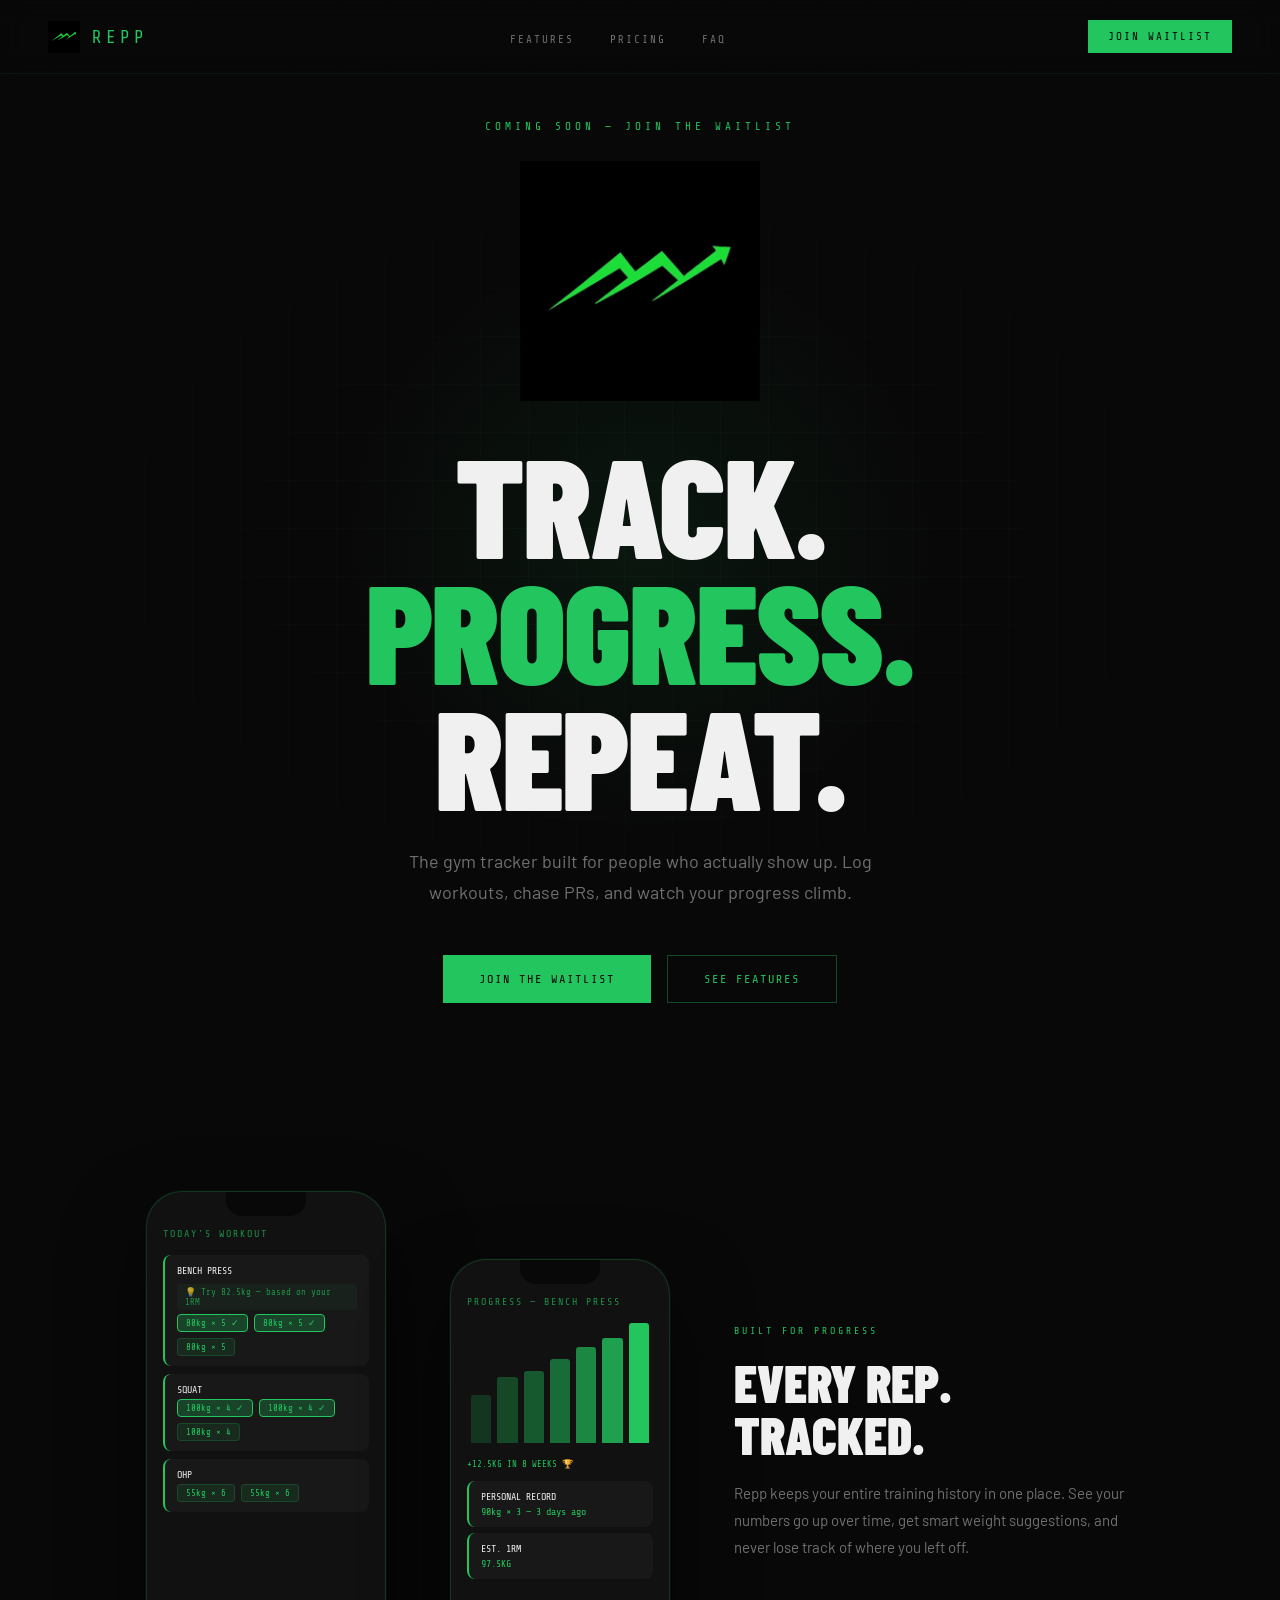
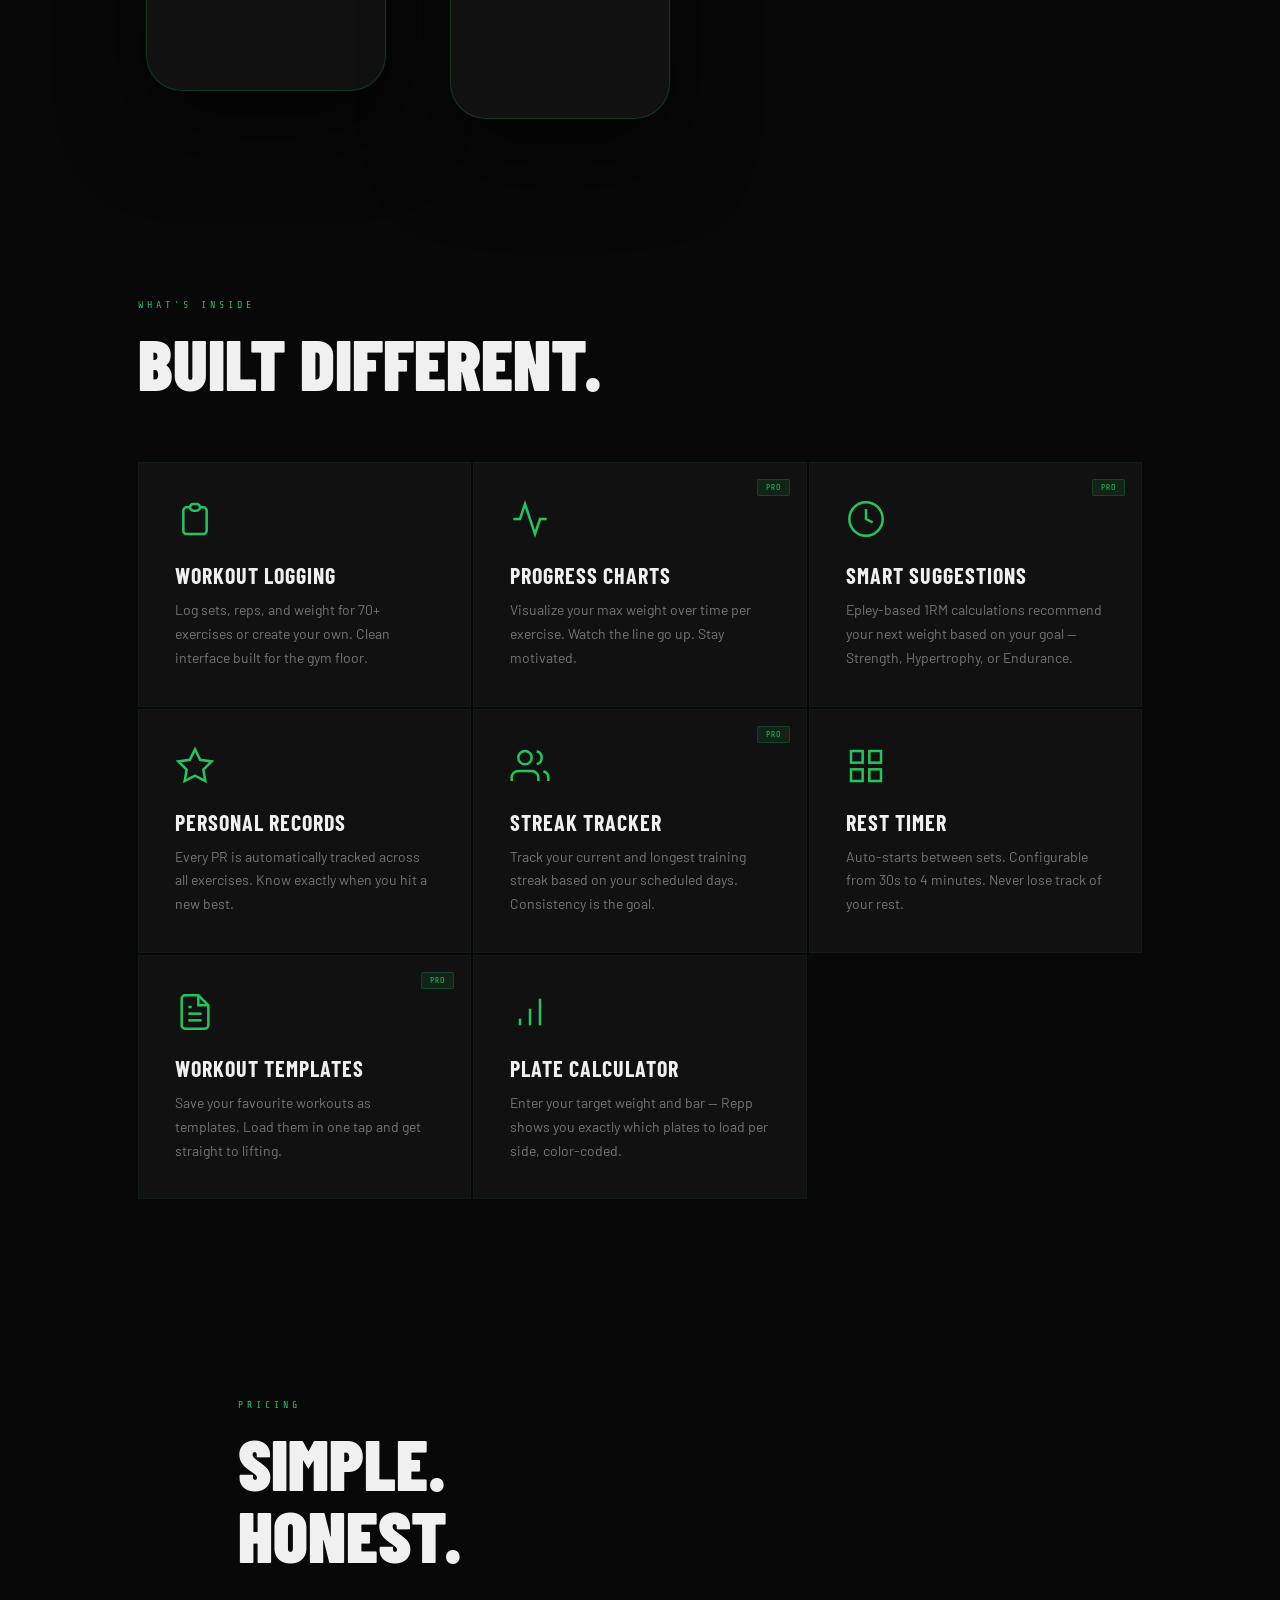
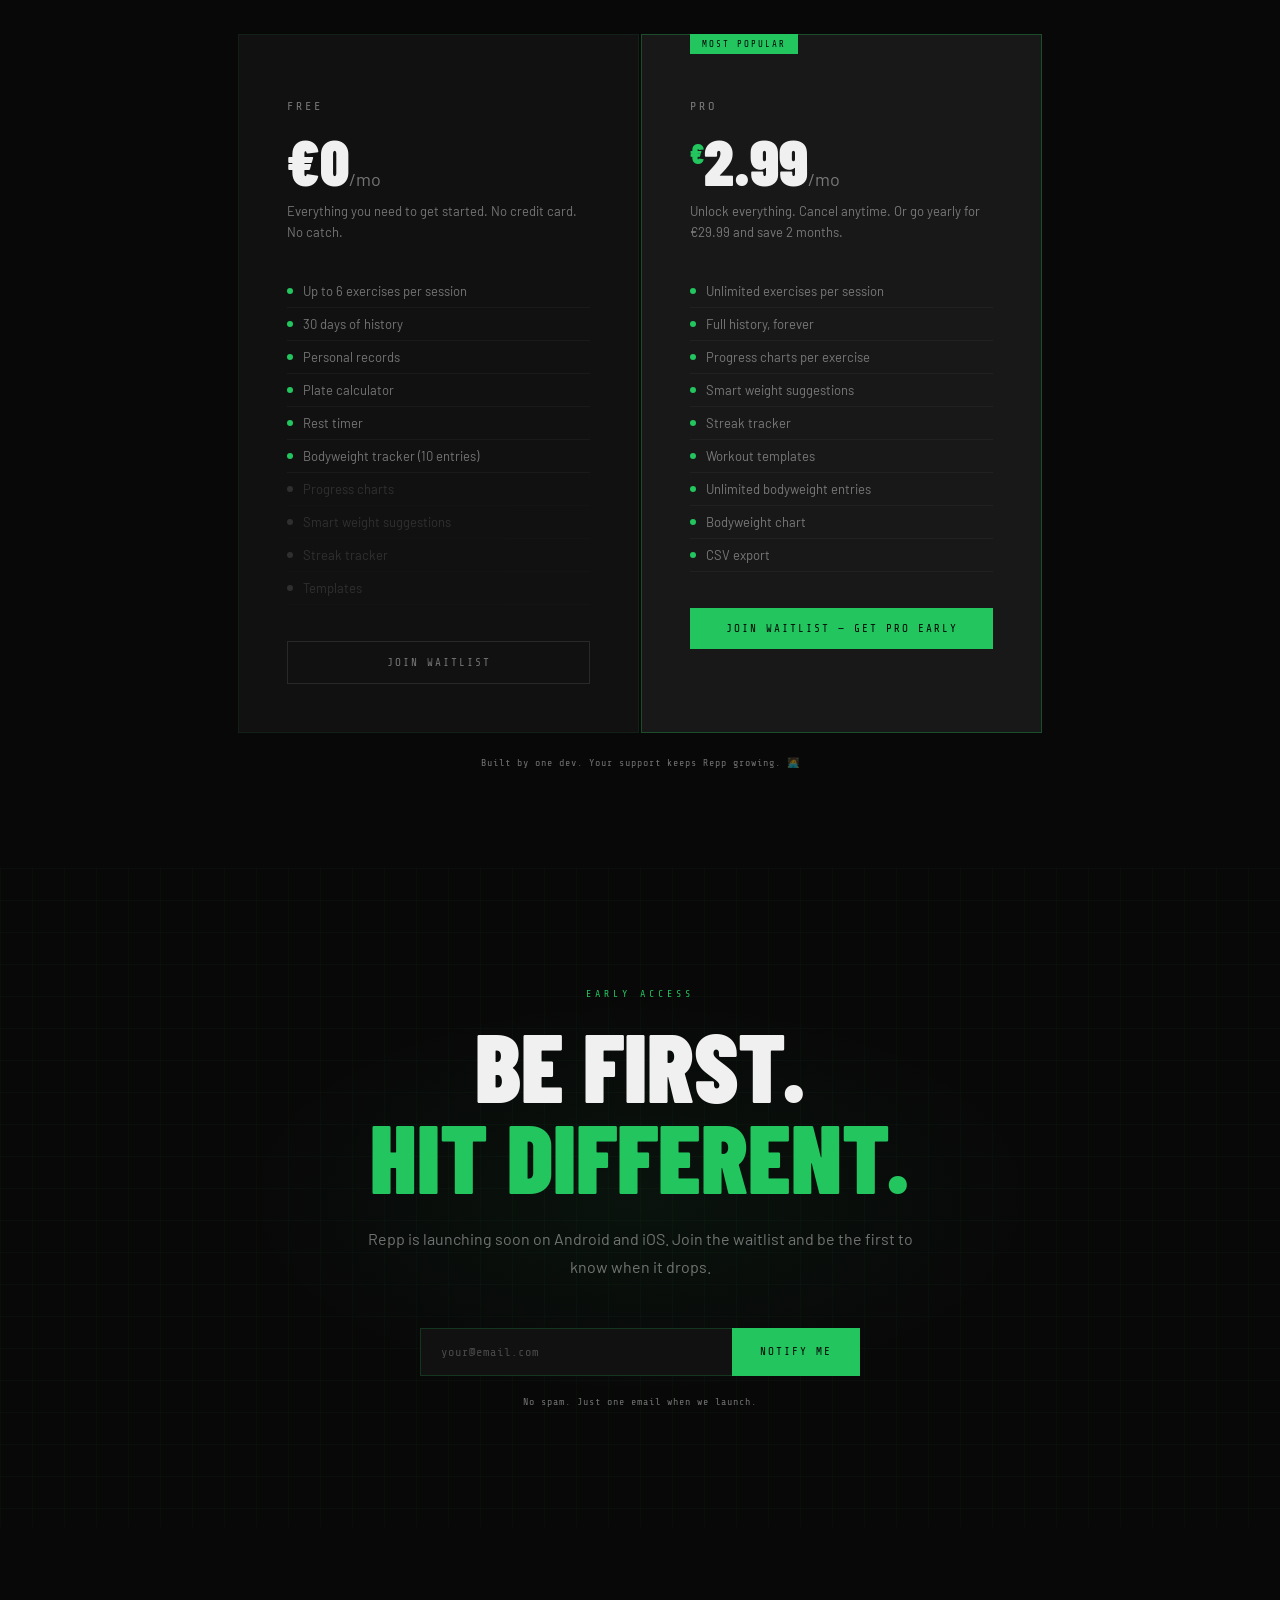
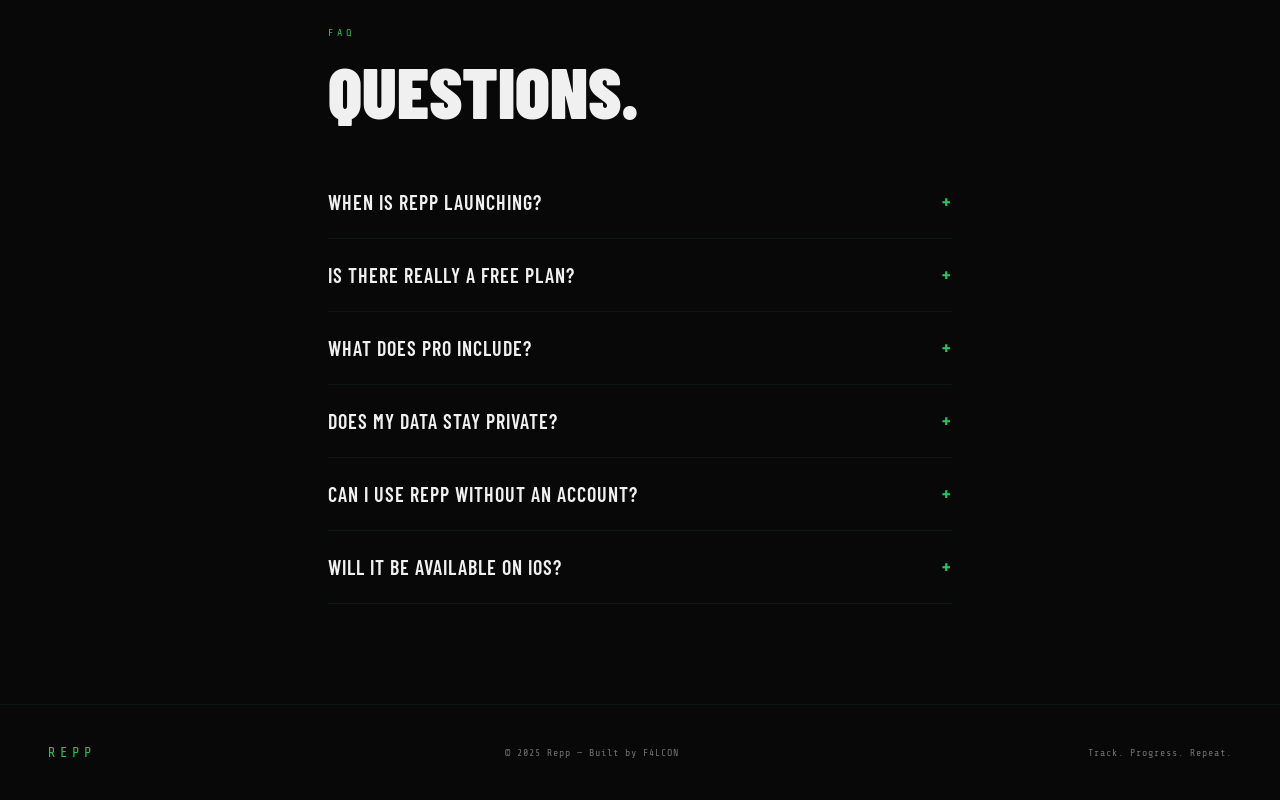
==== commit 67f37e65: "removed bugs" ====
--- a/index.html
+++ b/index.html
@@ -242,11 +242,7 @@
             <div class="set-chip">55kg &times; 6</div>
           </div>
         </div>
-        <div class="exercise-row" style="border-left-color:rgba(34,197,94,0.3);opacity:0.5;">
-          <div class="ex-name" style="opacity:0.5">+ ADD EXERCISE</div>
-        </div>
       </div>
-      <div class="phone-badge">&#128293; 5 DAY STREAK</div>
     </div>
   </div>
 
@@ -499,4 +495,4 @@
 });
 </script>
 </body>
-</html>+</html>
